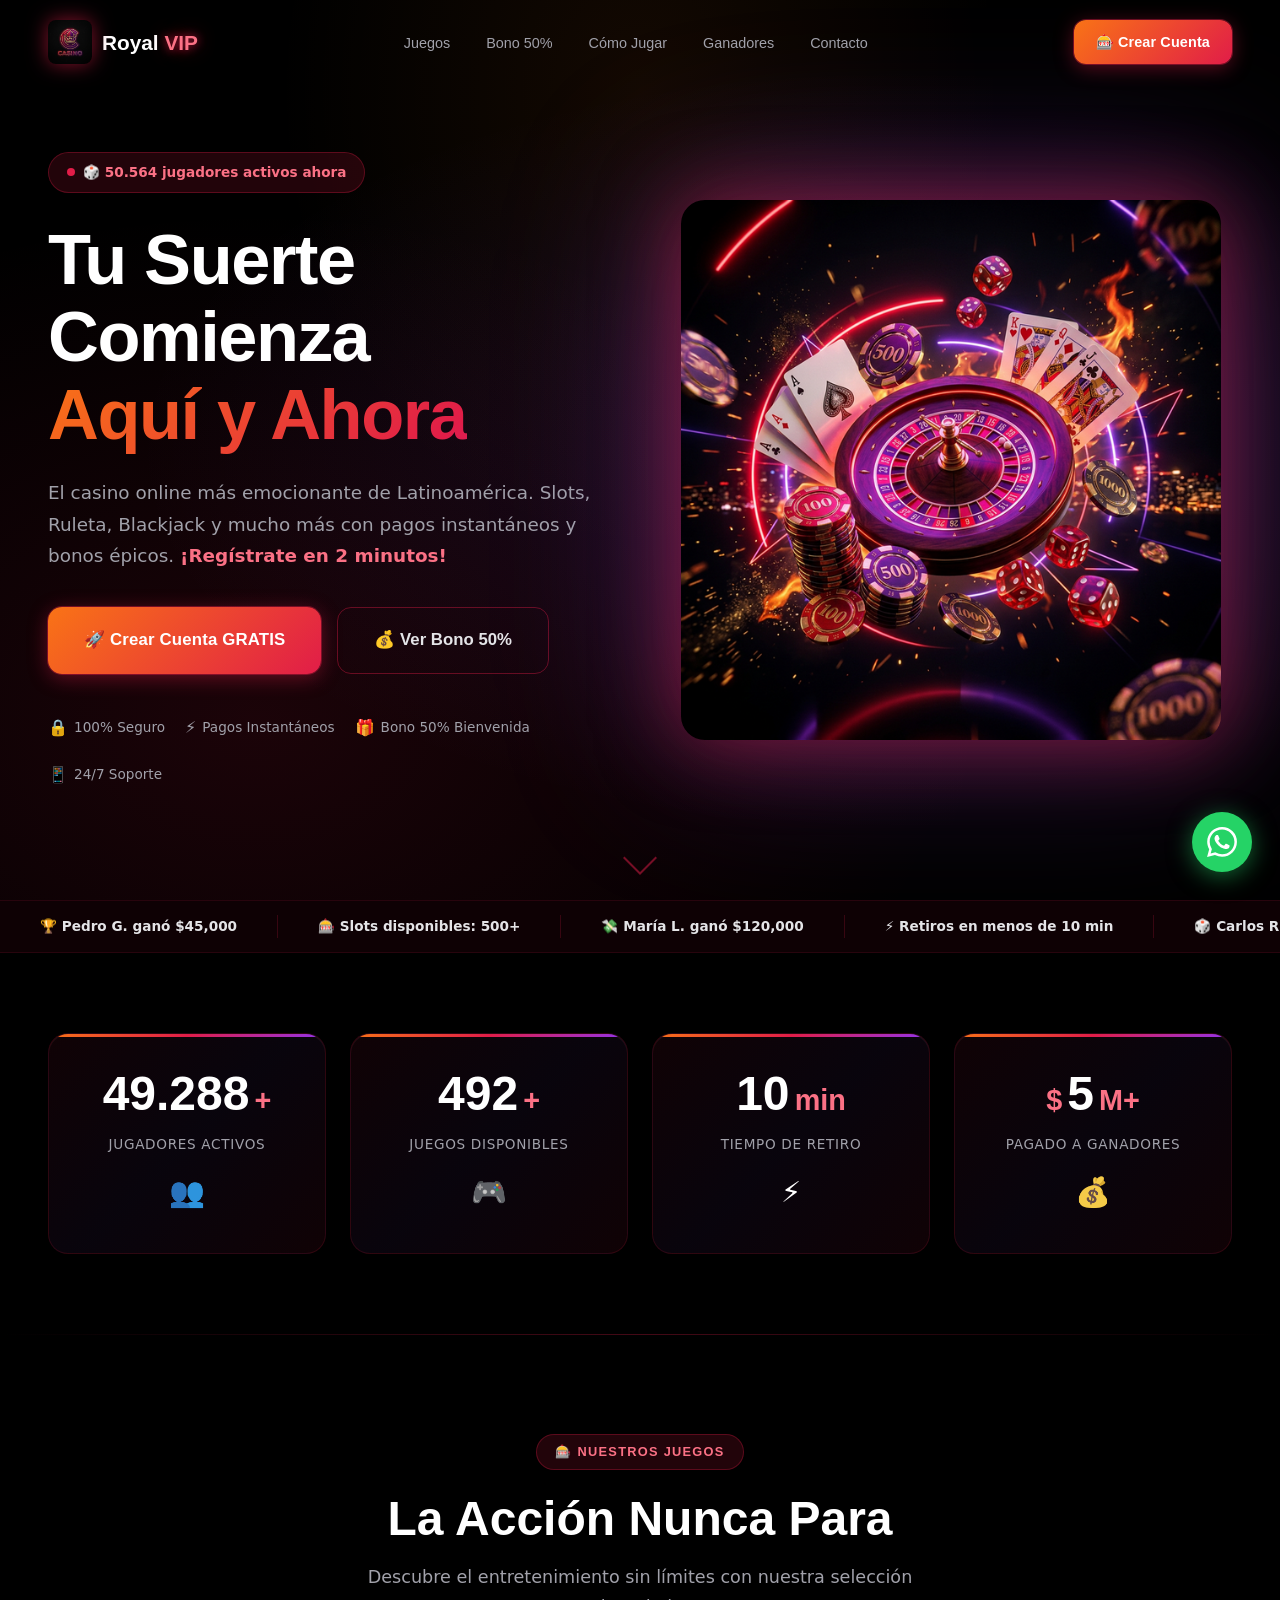
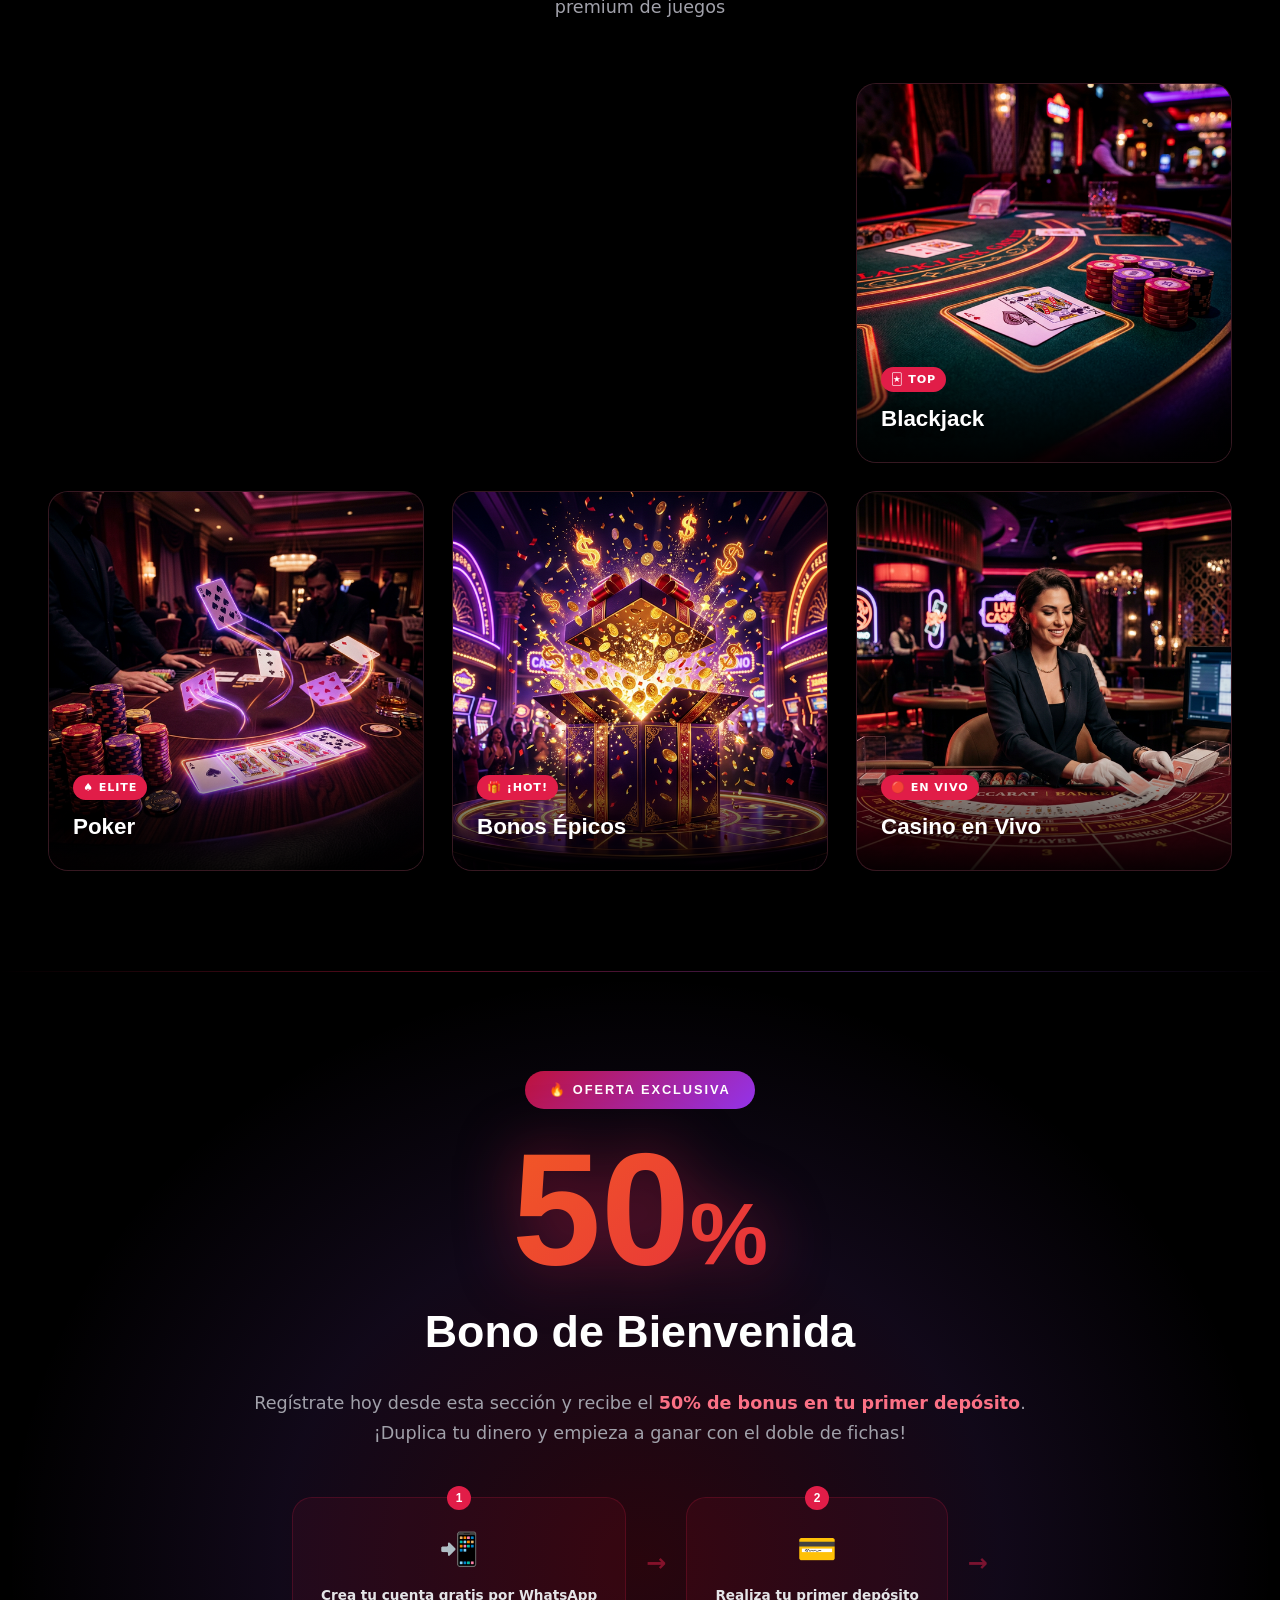
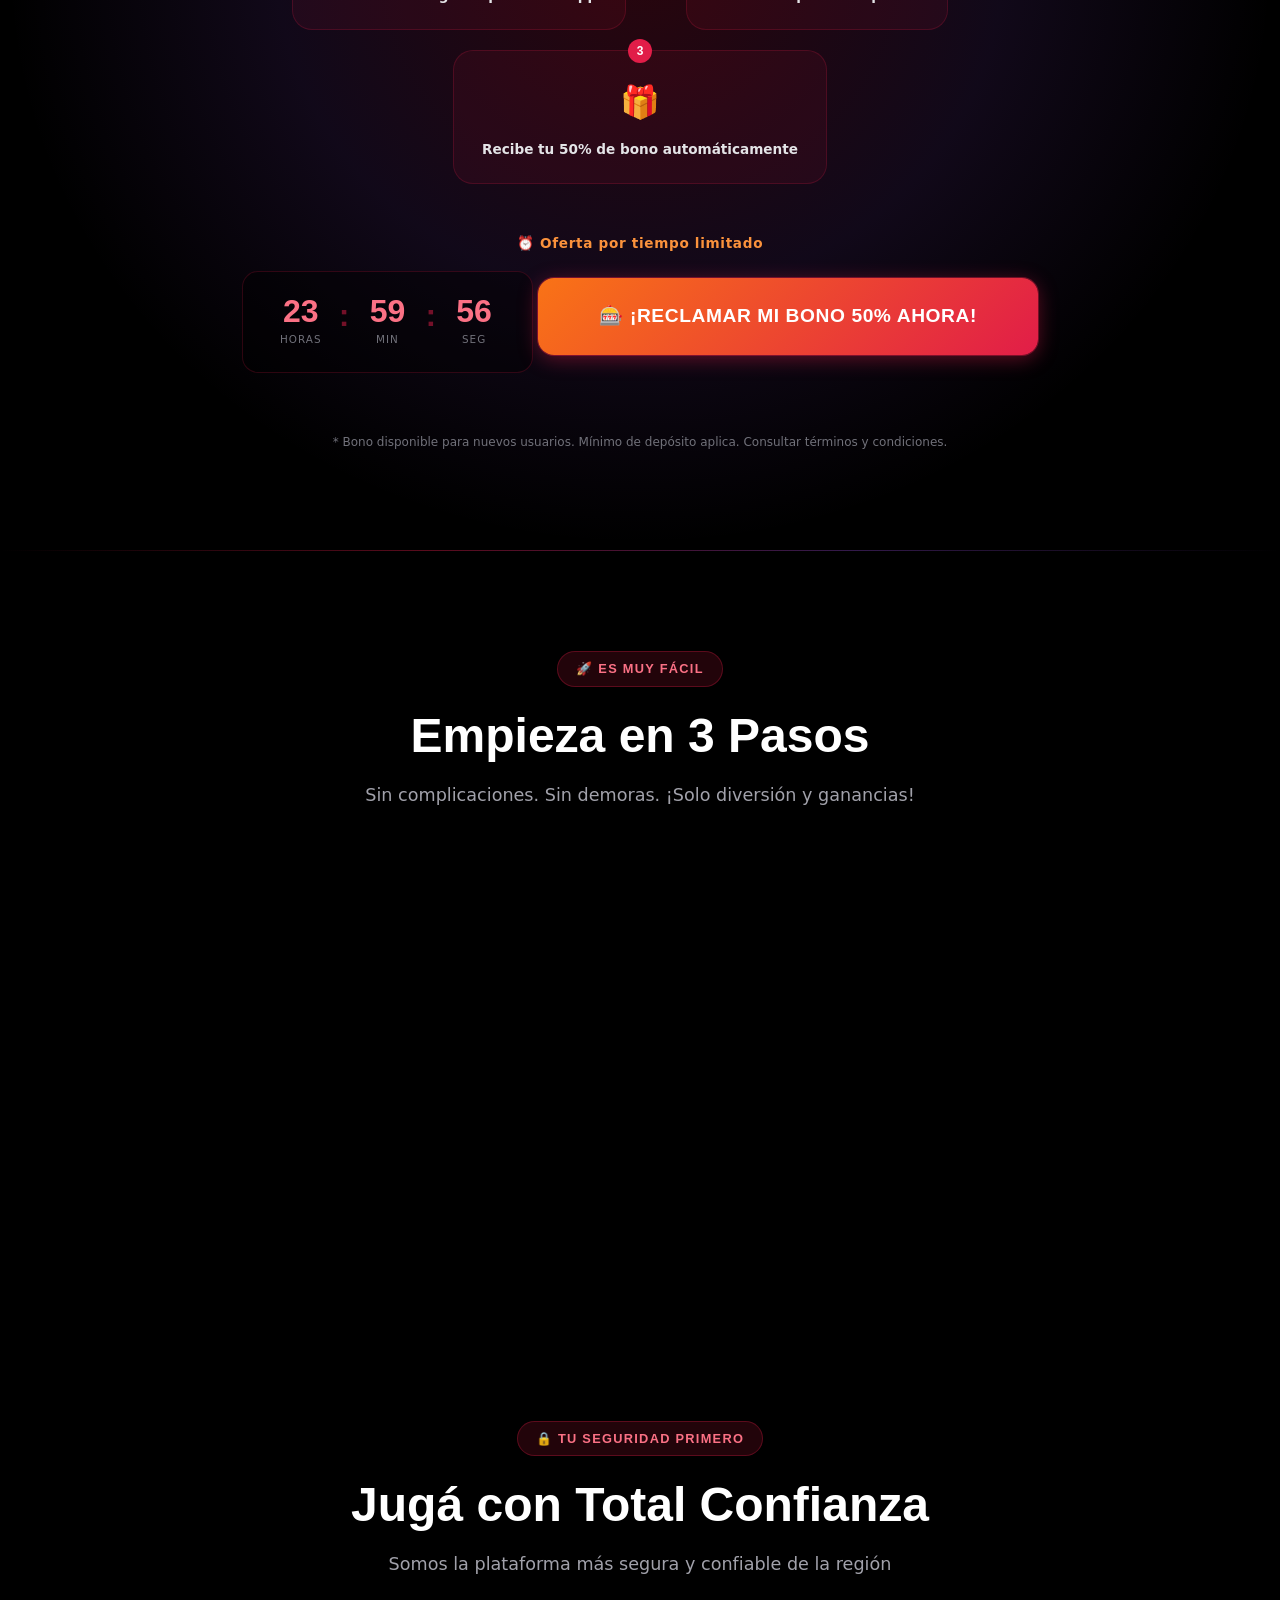
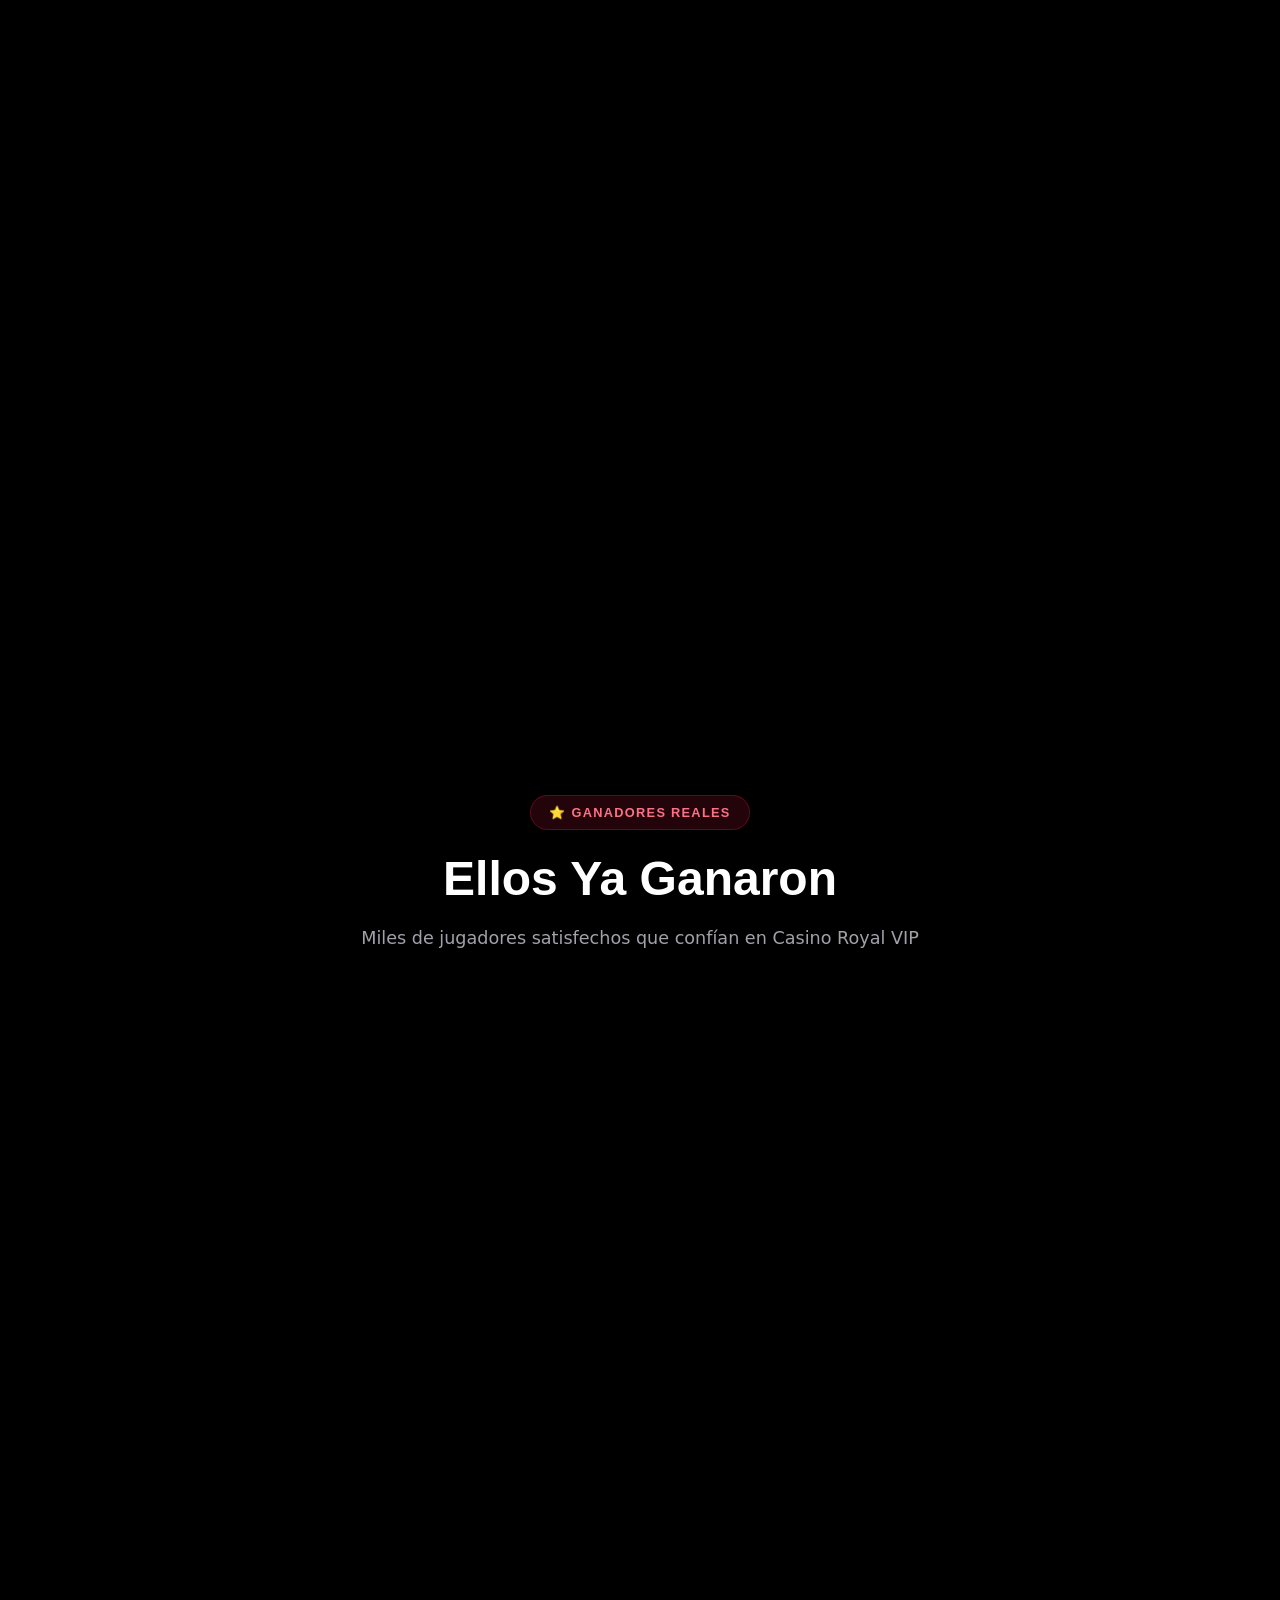
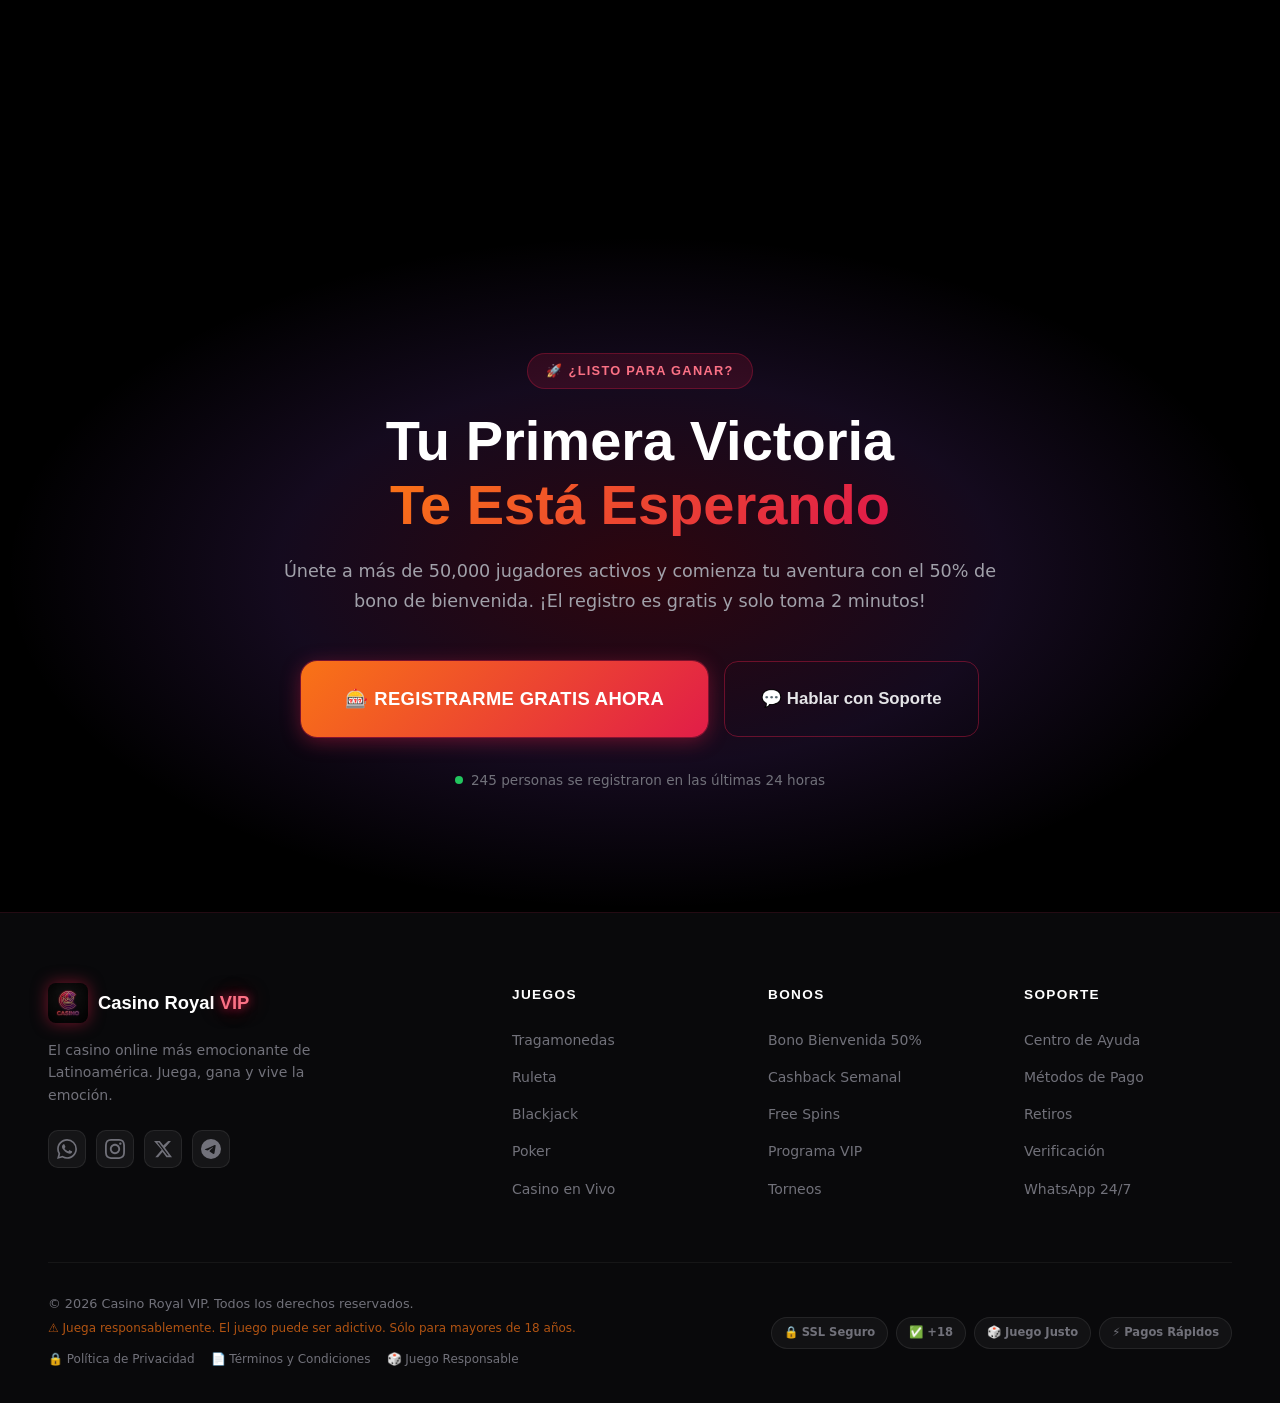
==== index.html @ 606c31c3 "Initial commit" ====
<!DOCTYPE html>
<html lang="es">
<head>
    <meta charset="UTF-8">
    <meta name="viewport" content="width=device-width, initial-scale=1.0">

    <!-- ===== SECURITY HEADERS (browser-enforced) ===== -->
    <!-- CSP: controls which resources the browser may load -->
    <meta http-equiv="Content-Security-Policy"
          content="default-src 'self';
                   script-src 'self' 'unsafe-inline';
                   style-src 'self' 'unsafe-inline' https://fonts.googleapis.com;
                   font-src 'self' https://fonts.gstatic.com;
                   img-src 'self' data: blob:;
                   connect-src 'self';
                   object-src 'none';
                   base-uri 'self';
                   form-action 'self' https://wa.me;
                   frame-ancestors 'none';">
    <!-- Prevent MIME sniffing attacks -->
    <meta http-equiv="X-Content-Type-Options" content="nosniff">
    <!-- Block this page from being embedded in iframes (clickjacking) -->
    <meta http-equiv="X-Frame-Options" content="DENY">
    <!-- Legacy XSS filter for older browsers -->
    <meta http-equiv="X-XSS-Protection" content="1; mode=block">
    <!-- Control referrer information sent to external sites -->
    <meta name="referrer" content="strict-origin-when-cross-origin">
    <!-- Disable sensitive browser APIs that could be abused -->
    <meta http-equiv="Permissions-Policy"
          content="geolocation=(), microphone=(), camera=(), payment=(), usb=(), interest-cohort=()">
    <!-- ===== END SECURITY HEADERS ===== -->
    <meta name="description" content="Casino Royal VIP - El casino online más emocionante. Regístrate ahora y obtén un 50% de bono en tu primer depósito. Slots, Ruleta, Blackjack, Poker y más.">
    <meta name="keywords" content="casino online, casino virtual, slots, ruleta, blackjack, poker, bono casino, apuestas online">
    <title>Casino Royal VIP - Juega, Gana, Vive la Emoción</title>

    <!-- Google Fonts -->
    <link rel="preconnect" href="https://fonts.googleapis.com">
    <link rel="preconnect" href="https://fonts.gstatic.com" crossorigin>
    <link href="https://fonts.googleapis.com/css2?family=Plus+Jakarta+Sans:wght@400;500;600;700;800&family=Inter:wght@400;500;600&display=swap" rel="stylesheet">

    <link rel="stylesheet" href="styles.css">
</head>
<body>

    <!-- PARTICLES CONTAINER -->
    <div id="particles-container" class="particles-container"></div>

    <!-- ===== NAVBAR ===== -->
    <nav class="navbar" id="navbar">
        <div class="container">
            <div class="nav-brand">
                <img src="images/logo.png" alt="Casino Royal VIP" class="nav-logo">
                <span class="nav-brand-name">Royal <span class="glow-text">VIP</span></span>
            </div>
            <ul class="nav-links" id="nav-links">
                <li><a href="#juegos" class="nav-link">Juegos</a></li>
                <li><a href="#bono" class="nav-link">Bono 50%</a></li>
                <li><a href="#como-jugar" class="nav-link">Cómo Jugar</a></li>
                <li><a href="#testimonios" class="nav-link">Ganadores</a></li>
                <li><a href="#contacto" class="nav-link">Contacto</a></li>
            </ul>
            <div class="nav-actions">
                <a href="https://wa.me/1234567890?text=Hola!%20Quiero%20registrarme%20en%20Casino%20Royal%20VIP" target="_blank" class="btn-primary btn-nav">
                    🎰 Crear Cuenta
                </a>
                <button class="mobile-menu-toggle" id="mobile-menu-toggle" aria-label="Menú">
                    <span></span><span></span><span></span>
                </button>
            </div>
        </div>
    </nav>

    <!-- ===== HERO SECTION ===== -->
    <section class="hero" id="inicio">
        <div class="hero-bg-gradient"></div>
        <div class="container hero-content">
            <div class="hero-text">
                <div class="hero-badge animate-fade-up">
                    <span class="badge-pulse"></span>
                    🎲 +50,000 jugadores activos hoy
                </div>
                <h1 class="hero-title animate-fade-up delay-1">
                    Tu Suerte Comienza<br>
                    <span class="gradient-text">Aquí y Ahora</span>
                </h1>
                <p class="hero-subtitle animate-fade-up delay-2">
                    El casino online más emocionante de Latinoamérica. Slots, Ruleta, Blackjack y mucho más con pagos instantáneos y bonos épicos. <strong>¡Regístrate en 2 minutos!</strong>
                </p>
                <div class="hero-ctas animate-fade-up delay-3">
                    <a href="https://wa.me/1234567890?text=Hola!%20Quiero%20registrarme%20y%20obtener%20mi%20bono%20del%2050%25" target="_blank" class="btn-primary btn-large pulse-glow">
                        🚀 Crear Cuenta GRATIS
                    </a>
                    <a href="https://wa.me/1234567890?text=Hola!%20Quiero%20saber%20m%C3%A1s%20sobre%20el%20bono%20del%2050%25" target="_blank" class="btn-outline btn-large">
                        💰 Ver Bono 50%
                    </a>
                </div>
                <div class="hero-trust animate-fade-up delay-4">
                    <div class="trust-item">
                        <span class="trust-icon">🔒</span>
                        <span>100% Seguro</span>
                    </div>
                    <div class="trust-item">
                        <span class="trust-icon">⚡</span>
                        <span>Pagos Instantáneos</span>
                    </div>
                    <div class="trust-item">
                        <span class="trust-icon">🎁</span>
                        <span>Bono 50% Bienvenida</span>
                    </div>
                    <div class="trust-item">
                        <span class="trust-icon">📱</span>
                        <span>24/7 Soporte</span>
                    </div>
                </div>
            </div>
            <div class="hero-visual animate-float">
                <div class="hero-glow-ring"></div>
                <img src="images/hero_visual.png" alt="Casino Royal VIP - Juegos Premium" class="hero-img">
            </div>
        </div>
        <!-- Scroll indicator -->
        <div class="scroll-hint">
            <div class="scroll-arrow"></div>
        </div>
    </section>

    <!-- ===== SOCIAL PROOF TICKER ===== -->
    <section class="social-proof">
        <div class="ticker-wrapper">
            <div class="ticker-track">
                <span class="ticker-item">🏆 Pedro G. ganó $45,000</span>
                <span class="ticker-item">🎰 Slots disponibles: 500+</span>
                <span class="ticker-item">💸 María L. ganó $120,000</span>
                <span class="ticker-item">⚡ Retiros en menos de 10 min</span>
                <span class="ticker-item">🎲 Carlos R. ganó $78,000</span>
                <span class="ticker-item">🔒 Plataforma 100% certificada</span>
                <span class="ticker-item">🎁 Bono 50% para nuevos usuarios</span>
                <span class="ticker-item">🏆 Ana M. ganó $200,000</span>
                <span class="ticker-item">🎰 Slots disponibles: 500+</span>
                <span class="ticker-item">💸 Roberto K. ganó $55,000</span>
                <span class="ticker-item">⚡ Retiros en menos de 10 min</span>
                <span class="ticker-item">🎲 Laura V. ganó $92,000</span>
                <span class="ticker-item">🔒 Plataforma 100% certificada</span>
                <span class="ticker-item">🎁 Bono 50% para nuevos usuarios</span>
                <!-- Duplicate for seamless loop -->
                <span class="ticker-item">🏆 Pedro G. ganó $45,000</span>
                <span class="ticker-item">🎰 Slots disponibles: 500+</span>
                <span class="ticker-item">💸 María L. ganó $120,000</span>
                <span class="ticker-item">⚡ Retiros en menos de 10 min</span>
                <span class="ticker-item">🎲 Carlos R. ganó $78,000</span>
                <span class="ticker-item">🔒 Plataforma 100% certificada</span>
                <span class="ticker-item">🎁 Bono 50% para nuevos usuarios</span>
            </div>
        </div>
    </section>

    <!-- ===== STATS SECTION ===== -->
    <section class="stats-section">
        <div class="container">
            <div class="stats-grid">
                <div class="stat-card glass-card reveal">
                    <div class="stat-number" data-target="50000">0</div>
                    <div class="stat-plus">+</div>
                    <div class="stat-label">Jugadores Activos</div>
                    <div class="stat-icon">👥</div>
                </div>
                <div class="stat-card glass-card reveal">
                    <div class="stat-number" data-target="500">0</div>
                    <div class="stat-plus">+</div>
                    <div class="stat-label">Juegos Disponibles</div>
                    <div class="stat-icon">🎮</div>
                </div>
                <div class="stat-card glass-card reveal">
                    <div class="stat-number" data-target="10">0</div>
                    <div class="stat-suffix">min</div>
                    <div class="stat-label">Tiempo de Retiro</div>
                    <div class="stat-icon">⚡</div>
                </div>
                <div class="stat-card glass-card reveal">
                    <div class="stat-prefix">$</div>
                    <div class="stat-number" data-target="5">0</div>
                    <div class="stat-suffix">M+</div>
                    <div class="stat-label">Pagado a Ganadores</div>
                    <div class="stat-icon">💰</div>
                </div>
            </div>
        </div>
    </section>

    <!-- ===== JUEGOS / SERVICIOS SECTION ===== -->
    <section class="juegos-section" id="juegos">
        <div class="container">
            <div class="section-header reveal">
                <div class="section-badge">🎰 Nuestros Juegos</div>
                <h2 class="section-title">La Acción Nunca Para</h2>
                <p class="section-subtitle">Descubre el entretenimiento sin límites con nuestra selección premium de juegos</p>
            </div>

            <div class="services-grid">

                <!-- Card 1: Slots -->
                <div class="service-card-flip reveal">
                    <div class="service-card-inner">
                        <div class="service-card-front">
                            <img src="images/service_1.png" alt="Tragamonedas - Slots" class="service-image">
                            <div class="service-overlay">
                                <div class="service-badge-front">🎰 POPULAR</div>
                                <h3 class="service-title-front">Tragamonedas</h3>
                            </div>
                        </div>
                        <div class="service-card-back glass-card">
                            <div class="service-icon-back">🎰</div>
                            <h3 class="service-title-back">Tragamonedas</h3>
                            <p class="service-description">Más de 300 slots con jackpots progresivos. Desde clásicos hasta modernos con gráficos HD y efectos épicos.</p>
                            <div class="service-features">
                                <span class="feature-tag">Jackpot Progresivo</span>
                                <span class="feature-tag">300+ Slots</span>
                                <span class="feature-tag">Free Spins</span>
                            </div>
                            <a href="https://wa.me/1234567890?text=Quiero%20jugar%20Tragamonedas%20en%20Casino%20Royal%20VIP" target="_blank" class="btn-primary btn-card">Jugar Ahora →</a>
                        </div>
                    </div>
                </div>

                <!-- Card 2: Ruleta -->
                <div class="service-card-flip reveal">
                    <div class="service-card-inner">
                        <div class="service-card-front">
                            <img src="images/service_2.png" alt="Ruleta Online" class="service-image">
                            <div class="service-overlay">
                                <div class="service-badge-front">🎡 CLÁSICO</div>
                                <h3 class="service-title-front">Ruleta</h3>
                            </div>
                        </div>
                        <div class="service-card-back glass-card">
                            <div class="service-icon-back">🎡</div>
                            <h3 class="service-title-back">Ruleta</h3>
                            <p class="service-description">Europea, Americana y Francesa. Vive la adrenalina de la rueda en tiempo real con crupieres en vivo.</p>
                            <div class="service-features">
                                <span class="feature-tag">Europea</span>
                                <span class="feature-tag">Americana</span>
                                <span class="feature-tag">En Vivo</span>
                            </div>
                            <a href="https://wa.me/1234567890?text=Quiero%20jugar%20Ruleta%20en%20Casino%20Royal%20VIP" target="_blank" class="btn-primary btn-card">Jugar Ahora →</a>
                        </div>
                    </div>
                </div>

                <!-- Card 3: Blackjack -->
                <div class="service-card-flip reveal">
                    <div class="service-card-inner">
                        <div class="service-card-front">
                            <img src="images/service_3.png" alt="Blackjack Online" class="service-image">
                            <div class="service-overlay">
                                <div class="service-badge-front">🃏 TOP</div>
                                <h3 class="service-title-front">Blackjack</h3>
                            </div>
                        </div>
                        <div class="service-card-back glass-card">
                            <div class="service-icon-back">🃏</div>
                            <h3 class="service-title-back">Blackjack</h3>
                            <p class="service-description">El juego de cartas más estratégico. Pon a prueba tus habilidades contra el dealer y llega a 21 para ganar.</p>
                            <div class="service-features">
                                <span class="feature-tag">Sin Límites</span>
                                <span class="feature-tag">Estrategia</span>
                                <span class="feature-tag">VIP Tables</span>
                            </div>
                            <a href="https://wa.me/1234567890?text=Quiero%20jugar%20Blackjack%20en%20Casino%20Royal%20VIP" target="_blank" class="btn-primary btn-card">Jugar Ahora →</a>
                        </div>
                    </div>
                </div>

                <!-- Card 4: Poker -->
                <div class="service-card-flip reveal">
                    <div class="service-card-inner">
                        <div class="service-card-front">
                            <img src="images/service_4.png" alt="Poker Online" class="service-image">
                            <div class="service-overlay">
                                <div class="service-badge-front">♠️ ELITE</div>
                                <h3 class="service-title-front">Poker</h3>
                            </div>
                        </div>
                        <div class="service-card-back glass-card">
                            <div class="service-icon-back">♠️</div>
                            <h3 class="service-title-back">Poker</h3>
                            <p class="service-description">Texas Hold'em, Omaha y más variantes. Torneos diarios con premios millonarios. ¿Tienes lo que se necesita?</p>
                            <div class="service-features">
                                <span class="feature-tag">Texas Hold'em</span>
                                <span class="feature-tag">Torneos</span>
                                <span class="feature-tag">Omaha</span>
                            </div>
                            <a href="https://wa.me/1234567890?text=Quiero%20jugar%20Poker%20en%20Casino%20Royal%20VIP" target="_blank" class="btn-primary btn-card">Jugar Ahora →</a>
                        </div>
                    </div>
                </div>

                <!-- Card 5: Bonos -->
                <div class="service-card-flip reveal">
                    <div class="service-card-inner">
                        <div class="service-card-front">
                            <img src="images/service_5.png" alt="Bonos y Promociones" class="service-image">
                            <div class="service-overlay">
                                <div class="service-badge-front">🎁 ¡HOT!</div>
                                <h3 class="service-title-front">Bonos Épicos</h3>
                            </div>
                        </div>
                        <div class="service-card-back glass-card">
                            <div class="service-icon-back">🎁</div>
                            <h3 class="service-title-back">Bonos Épicos</h3>
                            <p class="service-description">50% en tu primer depósito, cashback semanal, free spins diarios y sorteos VIP exclusivos para miembros.</p>
                            <div class="service-features">
                                <span class="feature-tag">50% Bienvenida</span>
                                <span class="feature-tag">Cashback</span>
                                <span class="feature-tag">Free Spins</span>
                            </div>
                            <a href="https://wa.me/1234567890?text=Quiero%20reclamar%20mi%20bono%20del%2050%25%20en%20Casino%20Royal%20VIP" target="_blank" class="btn-primary btn-card">Reclamar Bono →</a>
                        </div>
                    </div>
                </div>

                <!-- Card 6: Live Casino -->
                <div class="service-card-flip reveal">
                    <div class="service-card-inner">
                        <div class="service-card-front">
                            <img src="images/service_6.png" alt="Casino en Vivo" class="service-image">
                            <div class="service-overlay">
                                <div class="service-badge-front">🔴 EN VIVO</div>
                                <h3 class="service-title-front">Casino en Vivo</h3>
                            </div>
                        </div>
                        <div class="service-card-back glass-card">
                            <div class="service-icon-back">🎬</div>
                            <h3 class="service-title-back">Casino en Vivo</h3>
                            <p class="service-description">Crupieres reales en HD 4K desde estudios premium. La experiencia de un casino real desde tu celular.</p>
                            <div class="service-features">
                                <span class="feature-tag">4K HD</span>
                                <span class="feature-tag">Crúpieres Reales</span>
                                <span class="feature-tag">24/7</span>
                            </div>
                            <a href="https://wa.me/1234567890?text=Quiero%20entrar%20al%20Casino%20en%20Vivo%20de%20Royal%20VIP" target="_blank" class="btn-primary btn-card">Entrar Ahora →</a>
                        </div>
                    </div>
                </div>

            </div>
        </div>
    </section>

    <!-- ===== BONO 50% SECTION ===== -->
    <section class="bono-section" id="bono">
        <div class="bono-bg-glow"></div>
        <div class="container">
            <div class="bono-wrapper reveal">
                <div class="bono-badge-big">🔥 OFERTA EXCLUSIVA</div>
                <div class="bono-percent">50<span>%</span></div>
                <h2 class="bono-title">Bono de Bienvenida</h2>
                <p class="bono-subtitle">
                    Regístrate hoy desde esta sección y recibe el <strong>50% de bonus en tu primer depósito</strong>.<br>
                    ¡Duplica tu dinero y empieza a ganar con el doble de fichas!
                </p>

                <div class="bono-steps">
                    <div class="bono-step">
                        <div class="bono-step-number">1</div>
                        <div class="bono-step-icon">📲</div>
                        <div class="bono-step-text">Crea tu cuenta gratis por WhatsApp</div>
                    </div>
                    <div class="bono-step-arrow">→</div>
                    <div class="bono-step">
                        <div class="bono-step-number">2</div>
                        <div class="bono-step-icon">💳</div>
                        <div class="bono-step-text">Realiza tu primer depósito</div>
                    </div>
                    <div class="bono-step-arrow">→</div>
                    <div class="bono-step">
                        <div class="bono-step-number">3</div>
                        <div class="bono-step-icon">🎁</div>
                        <div class="bono-step-text">Recibe tu 50% de bono automáticamente</div>
                    </div>
                </div>

                <div class="bono-timer-label">⏰ Oferta por tiempo limitado</div>
                <div class="bono-timer" id="bono-timer">
                    <div class="timer-unit">
                        <span id="timer-hours" class="timer-number">23</span>
                        <span class="timer-label">Horas</span>
                    </div>
                    <div class="timer-colon">:</div>
                    <div class="timer-unit">
                        <span id="timer-minutes" class="timer-number">59</span>
                        <span class="timer-label">Min</span>
                    </div>
                    <div class="timer-colon">:</div>
                    <div class="timer-unit">
                        <span id="timer-seconds" class="timer-number">59</span>
                        <span class="timer-label">Seg</span>
                    </div>
                </div>

                <a href="https://wa.me/1234567890?text=Hola!%20Vengo%20desde%20la%20p%C3%A1gina%20y%20quiero%20reclamar%20mi%20BONO%20DEL%2050%25%20de%20bienvenida" target="_blank" class="btn-primary btn-bono pulse-glow">
                    🎰 ¡RECLAMAR MI BONO 50% AHORA!
                </a>

                <div class="bono-conditions">
                    * Bono disponible para nuevos usuarios. Mínimo de depósito aplica. Consultar términos y condiciones.
                </div>
            </div>
        </div>
    </section>

    <!-- ===== CÓMO JUGAR ===== -->
    <section class="como-jugar-section" id="como-jugar">
        <div class="container">
            <div class="section-header reveal">
                <div class="section-badge">🚀 Es Muy Fácil</div>
                <h2 class="section-title">Empieza en 3 Pasos</h2>
                <p class="section-subtitle">Sin complicaciones. Sin demoras. ¡Solo diversión y ganancias!</p>
            </div>
            <div class="steps-grid">
                <div class="step-card glass-card reveal">
                    <div class="step-number">01</div>
                    <div class="step-emoji">📲</div>
                    <h3 class="step-title">Crea tu Cuenta</h3>
                    <p class="step-desc">Contáctanos por WhatsApp, te registramos en 2 minutos. Sin formularios complicados, sin esperas.</p>
                    <a href="https://wa.me/1234567890?text=Hola!%20Quiero%20crear%20mi%20cuenta%20en%20Casino%20Royal%20VIP" target="_blank" class="step-cta">Comenzar →</a>
                </div>
                <div class="step-card glass-card reveal">
                    <div class="step-number">02</div>
                    <div class="step-emoji">💰</div>
                    <h3 class="step-title">Deposita y Recibe tu Bono</h3>
                    <p class="step-desc">Realiza tu primer depósito y recibe automáticamente el 50% de bono. ¡Más dinero, más diversión!</p>
                    <a href="https://wa.me/1234567890?text=Hola!%20Quiero%20hacer%20mi%20dep%C3%B3sito%20y%20recibir%20el%20bono" target="_blank" class="step-cta">Depositar →</a>
                </div>
                <div class="step-card glass-card reveal">
                    <div class="step-number">03</div>
                    <div class="step-emoji">🏆</div>
                    <h3 class="step-title">Juega y Cobra</h3>
                    <p class="step-desc">Elige tu juego favorito, gana y retira en menos de 10 minutos. ¡Así de simple y así de emocionante!</p>
                    <a href="https://wa.me/1234567890?text=Hola!%20Quiero%20empezar%20a%20jugar%20en%20Casino%20Royal%20VIP" target="_blank" class="step-cta">Jugar →</a>
                </div>
            </div>
        </div>
    </section>

    <!-- ===== CONFIANZA / TRUST SECTION ===== -->
    <section class="trust-section">
        <div class="container">
            <div class="section-header reveal">
                <div class="section-badge">🔒 Tu Seguridad Primero</div>
                <h2 class="section-title">Jugá con Total Confianza</h2>
                <p class="section-subtitle">Somos la plataforma más segura y confiable de la región</p>
            </div>
            <div class="trust-grid">
                <div class="trust-card glass-card reveal">
                    <div class="trust-card-icon">🛡️</div>
                    <h3>Plataforma Certificada</h3>
                    <p>Operamos con certificados de seguridad SSL y cumplimos con todas las normativas internacionales de juego online.</p>
                </div>
                <div class="trust-card glass-card reveal">
                    <div class="trust-card-icon">⚡</div>
                    <h3>Pagos Instantáneos</h3>
                    <p>Retirá tus ganancias en menos de 10 minutos. Múltiples métodos de pago disponibles para tu comodidad.</p>
                </div>
                <div class="trust-card glass-card reveal">
                    <div class="trust-card-icon">🎰</div>
                    <h3>Juego Justo</h3>
                    <p>Nuestros juegos utilizan RNG (Generador de Números Aleatorios) certificado. Resultados 100% aleatorios y verificables.</p>
                </div>
                <div class="trust-card glass-card reveal">
                    <div class="trust-card-icon">📞</div>
                    <h3>Soporte 24/7</h3>
                    <p>Nuestro equipo de atención al cliente está disponible las 24 horas del día, los 7 días de la semana por WhatsApp.</p>
                </div>
                <div class="trust-card glass-card reveal">
                    <div class="trust-card-icon">🔒</div>
                    <h3>Datos Protegidos</h3>
                    <p>Tu información personal y financiera está protegida con encriptación de nivel bancario. Privacidad garantizada.</p>
                </div>
                <div class="trust-card glass-card reveal">
                    <div class="trust-card-icon">🎁</div>
                    <h3>Bonos Reales</h3>
                    <p>Sin trampas ni letras pequeñas. Nuestros bonos son claros y transparentes con condiciones simples de cumplir.</p>
                </div>
            </div>
        </div>
    </section>

    <!-- ===== TESTIMONIOS ===== -->
    <section class="testimonios-section" id="testimonios">
        <div class="container">
            <div class="section-header reveal">
                <div class="section-badge">⭐ Ganadores Reales</div>
                <h2 class="section-title">Ellos Ya Ganaron</h2>
                <p class="section-subtitle">Miles de jugadores satisfechos que confían en Casino Royal VIP</p>
            </div>
            <div class="testimonios-grid">

                <div class="testimonio-card glass-card reveal">
                    <div class="stars">⭐⭐⭐⭐⭐</div>
                    <div class="quote-icon">"</div>
                    <p class="testimonio-text">¡Increíble plataforma! Me registré, hice mi primer depósito y con el bono del 50% empecé con el doble. Gané $45,000 en mi primera semana jugando al Poker.</p>
                    <div class="testimonio-author">
                        <div class="author-avatar">P</div>
                        <div class="author-info">
                            <div class="author-name">Pedro González</div>
                            <div class="author-role">🏆 Ganó $45,000 · Poker</div>
                        </div>
                    </div>
                </div>

                <div class="testimonio-card glass-card reveal">
                    <div class="stars">⭐⭐⭐⭐⭐</div>
                    <div class="quote-icon">"</div>
                    <p class="testimonio-text">Los pagos son rapidísimos. Lo que más me gusta es que siempre me atienden por WhatsApp al instante. Me pegué el jackpot en la ruleta y cobré en 8 minutos.</p>
                    <div class="testimonio-author">
                        <div class="author-avatar">M</div>
                        <div class="author-info">
                            <div class="author-name">María López</div>
                            <div class="author-role">🎡 Ganó $120,000 · Ruleta</div>
                        </div>
                    </div>
                </div>

                <div class="testimonio-card glass-card reveal">
                    <div class="stars">⭐⭐⭐⭐⭐</div>
                    <div class="quote-icon">"</div>
                    <p class="testimonio-text">Llevaba tiempo buscando un casino serio. Royal VIP cumple todo lo que promete. Gané en los slots y cobré sin ningún problema. 100% recomendado.</p>
                    <div class="testimonio-author">
                        <div class="author-avatar">C</div>
                        <div class="author-info">
                            <div class="author-name">Carlos Ramírez</div>
                            <div class="author-role">🎰 Ganó $78,000 · Slots</div>
                        </div>
                    </div>
                </div>

                <div class="testimonio-card glass-card reveal">
                    <div class="stars">⭐⭐⭐⭐⭐</div>
                    <div class="quote-icon">"</div>
                    <p class="testimonio-text">Las mesas de Blackjack en vivo son una locura. Los crupieres son muy profesionales y la calidad de video es excelente. Mi casino favorito sin dudarlo.</p>
                    <div class="testimonio-author">
                        <div class="author-avatar">A</div>
                        <div class="author-info">
                            <div class="author-name">Ana Martínez</div>
                            <div class="author-role">🃏 Ganó $200,000 · Blackjack</div>
                        </div>
                    </div>
                </div>

                <div class="testimonio-card glass-card reveal">
                    <div class="stars">⭐⭐⭐⭐⭐</div>
                    <div class="quote-icon">"</div>
                    <p class="testimonio-text">El bono de bienvenida del 50% fue genial para arrancar. Puse $5,000 y me acreditaron $7,500. Con ese extra logré ganar mucho más. Súper recomendado.</p>
                    <div class="testimonio-author">
                        <div class="author-avatar">R</div>
                        <div class="author-info">
                            <div class="author-name">Roberto Kessler</div>
                            <div class="author-role">🎁 Bono 50% · Ganó $55,000</div>
                        </div>
                    </div>
                </div>

                <div class="testimonio-card glass-card reveal">
                    <div class="stars">⭐⭐⭐⭐⭐</div>
                    <div class="quote-icon">"</div>
                    <p class="testimonio-text">Pensé que era difícil abrir una cuenta, pero me contacté por WhatsApp y en 2 minutos ya estaba jugando. La plataforma es muy intuitiva y segura.</p>
                    <div class="testimonio-author">
                        <div class="author-avatar">L</div>
                        <div class="author-info">
                            <div class="author-name">Laura Vidal</div>
                            <div class="author-role">🎮 Ganó $92,000 · Poker</div>
                        </div>
                    </div>
                </div>

            </div>
        </div>
    </section>

    <!-- ===== CTA FINAL ===== -->
    <section class="final-cta-section">
        <div class="final-cta-bg"></div>
        <div class="container">
            <div class="final-cta-content reveal">
                <div class="section-badge">🚀 ¿Listo para Ganar?</div>
                <h2 class="final-cta-title">Tu Primera Victoria<br><span class="gradient-text">Te Está Esperando</span></h2>
                <p class="final-cta-subtitle">Únete a más de 50,000 jugadores activos y comienza tu aventura con el 50% de bono de bienvenida. ¡El registro es gratis y solo toma 2 minutos!</p>
                <div class="final-cta-buttons">
                    <a href="https://wa.me/1234567890?text=Hola!%20Quiero%20registrarme%20en%20Casino%20Royal%20VIP%20y%20comenzar%20a%20ganar" target="_blank" class="btn-primary btn-large btn-xl pulse-glow">
                        🎰 REGISTRARME GRATIS AHORA
                    </a>
                    <a href="https://wa.me/1234567890?text=Hola!%20Tengo%20una%20consulta%20sobre%20Casino%20Royal%20VIP" target="_blank" class="btn-outline btn-large">
                        💬 Hablar con Soporte
                    </a>
                </div>
                <div class="final-urgency">
                    <span class="urgency-dot"></span>
                    <span>245 personas se registraron en las últimas 24 horas</span>
                </div>
            </div>
        </div>
    </section>

    <!-- ===== FOOTER ===== -->
    <footer class="footer" id="contacto">
        <div class="container">
            <div class="footer-top">
                <div class="footer-brand">
                    <div class="footer-logo-wrapper">
                        <img src="images/logo.png" alt="Casino Royal VIP" class="footer-logo">
                        <span class="footer-brand-name">Casino Royal <span class="glow-text">VIP</span></span>
                    </div>
                    <p class="footer-tagline">El casino online más emocionante de Latinoamérica. Juega, gana y vive la emoción.</p>
                    <div class="footer-social">
                        <a href="https://wa.me/1234567890" target="_blank" class="social-btn whatsapp" title="WhatsApp">
                            <svg viewBox="0 0 24 24" fill="currentColor" width="20" height="20"><path d="M17.472 14.382c-.297-.149-1.758-.867-2.03-.967-.273-.099-.471-.148-.67.15-.197.297-.767.966-.94 1.164-.173.199-.347.223-.644.075-.297-.15-1.255-.463-2.39-1.475-.883-.788-1.48-1.761-1.653-2.059-.173-.297-.018-.458.13-.606.134-.133.298-.347.446-.52.149-.174.198-.298.298-.497.099-.198.05-.371-.025-.52-.075-.149-.669-1.612-.916-2.207-.242-.579-.487-.5-.669-.51-.173-.008-.371-.01-.57-.01-.198 0-.52.074-.792.372-.272.297-1.04 1.016-1.04 2.479 0 1.462 1.065 2.875 1.213 3.074.149.198 2.096 3.2 5.077 4.487.709.306 1.262.489 1.694.625.712.227 1.36.195 1.871.118.571-.085 1.758-.719 2.006-1.413.248-.694.248-1.289.173-1.413-.074-.124-.272-.198-.57-.347m-5.421 7.403h-.004a9.87 9.87 0 01-5.031-1.378l-.361-.214-3.741.982.998-3.648-.235-.374a9.86 9.86 0 01-1.51-5.26c.001-5.45 4.436-9.884 9.888-9.884 2.64 0 5.122 1.03 6.988 2.898a9.825 9.825 0 012.893 6.994c-.003 5.45-4.437 9.884-9.885 9.884m8.413-18.297A11.815 11.815 0 0012.05 0C5.495 0 .16 5.335.157 11.892c0 2.096.547 4.142 1.588 5.945L.057 24l6.305-1.654a11.882 11.882 0 005.683 1.448h.005c6.554 0 11.89-5.335 11.893-11.893a11.821 11.821 0 00-3.48-8.413z"/></svg>
                        </a>
                        <a href="#" class="social-btn instagram" title="Instagram">
                            <svg viewBox="0 0 24 24" fill="currentColor" width="20" height="20"><path d="M12 2.163c3.204 0 3.584.012 4.85.07 3.252.148 4.771 1.691 4.919 4.919.058 1.265.069 1.645.069 4.849 0 3.205-.012 3.584-.069 4.849-.149 3.225-1.664 4.771-4.919 4.919-1.266.058-1.644.07-4.85.07-3.204 0-3.584-.012-4.849-.07-3.26-.149-4.771-1.699-4.919-4.92-.058-1.265-.07-1.644-.07-4.849 0-3.204.013-3.583.07-4.849.149-3.227 1.664-4.771 4.919-4.919 1.266-.057 1.645-.069 4.849-.069zm0-2.163c-3.259 0-3.667.014-4.947.072-4.358.2-6.78 2.618-6.98 6.98-.059 1.281-.073 1.689-.073 4.948 0 3.259.014 3.668.072 4.948.2 4.358 2.618 6.78 6.98 6.98 1.281.058 1.689.072 4.948.072 3.259 0 3.668-.014 4.948-.072 4.354-.2 6.782-2.618 6.979-6.98.059-1.28.073-1.689.073-4.948 0-3.259-.014-3.667-.072-4.947-.196-4.354-2.617-6.78-6.979-6.98-1.281-.059-1.69-.073-4.949-.073zm0 5.838c-3.403 0-6.162 2.759-6.162 6.162s2.759 6.163 6.162 6.163 6.162-2.759 6.162-6.163c0-3.403-2.759-6.162-6.162-6.162zm0 10.162c-2.209 0-4-1.79-4-4 0-2.209 1.791-4 4-4s4 1.791 4 4c0 2.21-1.791 4-4 4zm6.406-11.845c-.796 0-1.441.645-1.441 1.44s.645 1.44 1.441 1.44c.795 0 1.439-.645 1.439-1.44s-.644-1.44-1.439-1.44z"/></svg>
                        </a>
                        <a href="#" class="social-btn twitter" title="Twitter / X">
                            <svg viewBox="0 0 24 24" fill="currentColor" width="20" height="20"><path d="M18.244 2.25h3.308l-7.227 8.26 8.502 11.24H16.17l-4.714-6.231-5.401 6.231H2.742l7.722-8.836L1.245 2.25h6.916l4.263 5.633zm-1.161 17.52h1.833L7.084 4.126H5.117z"/></svg>
                        </a>
                        <a href="#" class="social-btn telegram" title="Telegram">
                            <svg viewBox="0 0 24 24" fill="currentColor" width="20" height="20"><path d="M11.944 0A12 12 0 0 0 0 12a12 12 0 0 0 12 12 12 12 0 0 0 12-12A12 12 0 0 0 12 0a12 12 0 0 0-.056 0zm4.962 7.224c.1-.002.321.023.465.14a.506.506 0 0 1 .171.325c.016.093.036.306.02.472-.18 1.898-.962 6.502-1.36 8.627-.168.9-.499 1.201-.82 1.23-.696.065-1.225-.46-1.9-.902-1.056-.693-1.653-1.124-2.678-1.8-1.185-.78-.417-1.21.258-1.91.177-.184 3.247-2.977 3.307-3.23.007-.032.014-.15-.056-.212s-.174-.041-.249-.024c-.106.024-1.793 1.14-5.061 3.345-.48.33-.913.49-1.302.48-.428-.008-1.252-.241-1.865-.44-.752-.245-1.349-.374-1.297-.789.027-.216.325-.437.893-.663 3.498-1.524 5.83-2.529 6.998-3.014 3.332-1.386 4.025-1.627 4.476-1.635z"/></svg>
                        </a>
                    </div>
                </div>

                <div class="footer-links-col">
                    <h4 class="footer-col-title">Juegos</h4>
                    <ul>
                        <li><a href="https://wa.me/1234567890?text=Quiero%20jugar%20Tragamonedas" target="_blank">Tragamonedas</a></li>
                        <li><a href="https://wa.me/1234567890?text=Quiero%20jugar%20Ruleta" target="_blank">Ruleta</a></li>
                        <li><a href="https://wa.me/1234567890?text=Quiero%20jugar%20Blackjack" target="_blank">Blackjack</a></li>
                        <li><a href="https://wa.me/1234567890?text=Quiero%20jugar%20Poker" target="_blank">Poker</a></li>
                        <li><a href="https://wa.me/1234567890?text=Quiero%20entrar%20al%20Casino%20en%20Vivo" target="_blank">Casino en Vivo</a></li>
                    </ul>
                </div>

                <div class="footer-links-col">
                    <h4 class="footer-col-title">Bonos</h4>
                    <ul>
                        <li><a href="https://wa.me/1234567890?text=Quiero%20el%20bono%20del%2050%25" target="_blank">Bono Bienvenida 50%</a></li>
                        <li><a href="https://wa.me/1234567890?text=Quiero%20saber%20sobre%20el%20cashback" target="_blank">Cashback Semanal</a></li>
                        <li><a href="https://wa.me/1234567890?text=Quiero%20mis%20free%20spins" target="_blank">Free Spins</a></li>
                        <li><a href="https://wa.me/1234567890?text=Quiero%20info%20sobre%20el%20programa%20VIP" target="_blank">Programa VIP</a></li>
                        <li><a href="https://wa.me/1234567890?text=Quiero%20info%20sobre%20torneos" target="_blank">Torneos</a></li>
                    </ul>
                </div>

                <div class="footer-links-col">
                    <h4 class="footer-col-title">Soporte</h4>
                    <ul>
                        <li><a href="https://wa.me/1234567890?text=Necesito%20ayuda" target="_blank">Centro de Ayuda</a></li>
                        <li><a href="https://wa.me/1234567890?text=Quiero%20info%20sobre%20dep%C3%B3sitos" target="_blank">Métodos de Pago</a></li>
                        <li><a href="https://wa.me/1234567890?text=Quiero%20info%20sobre%20retiros" target="_blank">Retiros</a></li>
                        <li><a href="https://wa.me/1234567890?text=Quiero%20verificar%20mi%20cuenta" target="_blank">Verificación</a></li>
                        <li><a href="https://wa.me/1234567890" target="_blank">WhatsApp 24/7</a></li>
                    </ul>
                </div>
            </div>

            <div class="footer-bottom">
                <div class="footer-legal">
                    <p>© 2026 Casino Royal VIP. Todos los derechos reservados.</p>
                    <p class="footer-disclaimer">⚠️ Juega responsablemente. El juego puede ser adictivo. Sólo para mayores de 18 años.</p>
                    <p style="margin-top:10px;font-size:0.75rem;display:flex;gap:16px;flex-wrap:wrap;">
                        <a href="privacy-policy.html" style="color:var(--text-quaternary);transition:color 0.2s;" onmouseover="this.style.color='var(--primary-400)'" onmouseout="this.style.color='var(--text-quaternary)'">🔒 Política de Privacidad</a>
                        <a href="https://wa.me/1234567890?text=Quiero%20info%20legal" target="_blank" rel="noopener" style="color:var(--text-quaternary);transition:color 0.2s;" onmouseover="this.style.color='var(--primary-400)'" onmouseout="this.style.color='var(--text-quaternary)'">📄 Términos y Condiciones</a>
                        <a href="https://wa.me/1234567890?text=Quiero%20info%20sobre%20juego%20responsable" target="_blank" rel="noopener" style="color:var(--text-quaternary);transition:color 0.2s;" onmouseover="this.style.color='var(--primary-400)'" onmouseout="this.style.color='var(--text-quaternary)'">🎲 Juego Responsable</a>
                    </p>
                </div>
                <div class="footer-badges">
                    <span class="footer-badge">🔒 SSL Seguro</span>
                    <span class="footer-badge">✅ +18</span>
                    <span class="footer-badge">🎲 Juego Justo</span>
                    <span class="footer-badge">⚡ Pagos Rápidos</span>
                </div>
            </div>
        </div>
    </footer>

    <!-- WhatsApp Float Button -->
    <a href="https://wa.me/1234567890?text=Hola!%20Necesito%20ayuda%20con%20Casino%20Royal%20VIP" target="_blank" class="whatsapp-float" id="whatsapp-float" title="Chatea con nosotros">
        <svg viewBox="0 0 24 24" fill="currentColor" width="30" height="30"><path d="M17.472 14.382c-.297-.149-1.758-.867-2.03-.967-.273-.099-.471-.148-.67.15-.197.297-.767.966-.94 1.164-.173.199-.347.223-.644.075-.297-.15-1.255-.463-2.39-1.475-.883-.788-1.48-1.761-1.653-2.059-.173-.297-.018-.458.13-.606.134-.133.298-.347.446-.52.149-.174.198-.298.298-.497.099-.198.05-.371-.025-.52-.075-.149-.669-1.612-.916-2.207-.242-.579-.487-.5-.669-.51-.173-.008-.371-.01-.57-.01-.198 0-.52.074-.792.372-.272.297-1.04 1.016-1.04 2.479 0 1.462 1.065 2.875 1.213 3.074.149.198 2.096 3.2 5.077 4.487.709.306 1.262.489 1.694.625.712.227 1.36.195 1.871.118.571-.085 1.758-.719 2.006-1.413.248-.694.248-1.289.173-1.413-.074-.124-.272-.198-.57-.347m-5.421 7.403h-.004a9.87 9.87 0 01-5.031-1.378l-.361-.214-3.741.982.998-3.648-.235-.374a9.86 9.86 0 01-1.51-5.26c.001-5.45 4.436-9.884 9.888-9.884 2.64 0 5.122 1.03 6.988 2.898a9.825 9.825 0 012.893 6.994c-.003 5.45-4.437 9.884-9.885 9.884m8.413-18.297A11.815 11.815 0 0012.05 0C5.495 0 .16 5.335.157 11.892c0 2.096.547 4.142 1.588 5.945L.057 24l6.305-1.654a11.882 11.882 0 005.683 1.448h.005c6.554 0 11.89-5.335 11.893-11.893a11.821 11.821 0 00-3.48-8.413z"/></svg>
        <span class="whatsapp-tooltip">¡Chatea con nosotros!</span>
    </a>

    <!-- WA Anti-Ban Tracker: DEBE ir antes que script.js -->
    <script src="wa-tracker.js"></script>
    <script src="script.js"></script>
</body>
</html>
---- styles.css ----
/* =============================================
   CASINO ROYAL VIP - Premium Dark Mode
   Color Palette: Red, Violet, Orange
   ============================================= */

/* === Google Fonts === */
@import url('https://fonts.googleapis.com/css2?family=Plus+Jakarta+Sans:wght@400;500;600;700;800&family=Inter:wght@400;500;600&display=swap');

/* === CSS VARIABLES === */
:root {
    /* Backgrounds */
    --bg-primary: #000000;
    --bg-secondary: #09090B;
    --bg-tertiary: #18181B;
    --bg-card: #1C1417;

    /* Primary: Deep Red */
    --primary-50:  #fff1f2;
    --primary-100: #ffe4e6;
    --primary-200: #fecdd3;
    --primary-300: #fda4af;
    --primary-400: #fb7185;
    --primary-500: #E11D48;
    --primary-600: #BE123C;
    --primary-700: #9F1239;
    --primary-800: #881337;
    --primary-900: #4C0519;
    --primary-rgb: 225, 29, 72;

    /* Accent: Violet / Purple */
    --violet-400: #C084FC;
    --violet-500: #A855F7;
    --violet-600: #9333EA;
    --violet-rgb: 168, 85, 247;

    /* Accent: Orange */
    --orange-400: #FB923C;
    --orange-500: #F97316;
    --orange-600: #EA580C;
    --orange-rgb: 249, 115, 22;

    /* Text */
    --text-primary: #FFFFFF;
    --text-secondary: #E4E4E7;
    --text-tertiary: #A1A1AA;
    --text-quaternary: #71717A;

    /* Semantic */
    --success: #22C55E;
    --info: #3B82F6;
    --warning: #F59E0B;
    --gold: #F59E0B;

    /* Gradients */
    --gradient-hero: linear-gradient(135deg, var(--primary-700) 0%, var(--primary-500) 40%, var(--violet-500) 100%);
    --gradient-cta: linear-gradient(135deg, var(--orange-500) 0%, var(--primary-500) 50%, var(--violet-600) 100%);
    --gradient-fire: linear-gradient(135deg, var(--orange-600) 0%, var(--primary-500) 100%);

    /* Spacing */
    --section-py: 100px;
    --container-max: 1280px;
    --border-radius: 20px;
    --border-radius-sm: 12px;
}

/* === RESET === */
*, *::before, *::after {
    box-sizing: border-box;
    margin: 0;
    padding: 0;
}

html {
    scroll-behavior: smooth;
    font-size: 16px;
}

body {
    background-color: var(--bg-primary);
    color: var(--text-primary);
    font-family: 'Inter', system-ui, sans-serif;
    line-height: 1.7;
    overflow-x: hidden;
    -webkit-font-smoothing: antialiased;
}

img { max-width: 100%; display: block; }
a { text-decoration: none; color: inherit; }
ul { list-style: none; }
button { cursor: pointer; border: none; background: none; font-family: inherit; }

/* === CONTAINER === */
.container {
    max-width: var(--container-max);
    margin: 0 auto;
    padding: 0 clamp(16px, 4vw, 48px);
}

/* =============================================
   PARTICLES BACKGROUND
   ============================================= */
.particles-container {
    position: fixed;
    top: 0; left: 0;
    width: 100%; height: 100%;
    pointer-events: none;
    z-index: 0;
    overflow: hidden;
}

.particle {
    position: absolute;
    width: 3px; height: 3px;
    border-radius: 50%;
    background: var(--primary-500);
    opacity: 0;
    will-change: transform, opacity;
}

.particle:nth-child(3n)   { background: var(--violet-500); width: 2px; height: 2px; }
.particle:nth-child(3n+1) { background: var(--orange-500); width: 4px; height: 4px; }

@keyframes float-particle {
    0%   { transform: translate(0,0); opacity: 0; }
    10%  { opacity: 0.7; }
    90%  { opacity: 0.4; }
    100% { transform: translate(var(--tx), var(--ty)); opacity: 0; }
}

/* =============================================
   TYPOGRAPHY
   ============================================= */
h1, h2, h3, h4 { font-family: 'Plus Jakarta Sans', sans-serif; }

.gradient-text {
    background: var(--gradient-cta);
    background-size: 200% auto;
    -webkit-background-clip: text;
    -webkit-text-fill-color: transparent;
    background-clip: text;
    animation: gradient-shift 4s ease infinite;
}

.glow-text {
    color: var(--primary-400);
    text-shadow: 0 0 10px rgba(var(--primary-rgb), 0.8),
                 0 0 20px rgba(var(--primary-rgb), 0.5);
}

@keyframes gradient-shift {
    0%, 100% { background-position: 0% 50%; }
    50%       { background-position: 100% 50%; }
}

/* =============================================
   BUTTONS
   ============================================= */
.btn-primary {
    display: inline-flex;
    align-items: center;
    gap: 8px;
    background: var(--gradient-cta);
    background-size: 200% 200%;
    animation: gradient-shift 4s ease infinite;
    color: #fff;
    font-family: 'Plus Jakarta Sans', sans-serif;
    font-weight: 700;
    padding: 14px 28px;
    border-radius: var(--border-radius-sm);
    border: none;
    cursor: pointer;
    transition: all 0.3s cubic-bezier(0.4, 0, 0.2, 1);
    box-shadow: 0 0 0 1px rgba(var(--primary-rgb), 0.4),
                0 4px 20px rgba(var(--primary-rgb), 0.4);
    position: relative;
    overflow: hidden;
    white-space: nowrap;
    letter-spacing: 0.01em;
}

.btn-primary::before {
    content: '';
    position: absolute;
    inset: 0;
    background: linear-gradient(rgba(255,255,255,0.1), transparent);
    opacity: 0;
    transition: opacity 0.3s;
}

.btn-primary:hover {
    transform: translateY(-3px) scale(1.03);
    box-shadow: 0 0 0 2px rgba(var(--primary-rgb), 0.7),
                0 8px 40px rgba(var(--primary-rgb), 0.6),
                0 0 60px rgba(var(--violet-rgb), 0.3);
}

.btn-primary:hover::before { opacity: 1; }

.btn-outline {
    display: inline-flex;
    align-items: center;
    gap: 8px;
    background: transparent;
    color: var(--text-secondary);
    font-family: 'Plus Jakarta Sans', sans-serif;
    font-weight: 600;
    padding: 14px 28px;
    border-radius: var(--border-radius-sm);
    border: 1px solid rgba(var(--primary-rgb), 0.4);
    cursor: pointer;
    transition: all 0.3s ease;
    white-space: nowrap;
}

.btn-outline:hover {
    border-color: rgba(var(--primary-rgb), 0.8);
    color: #fff;
    background: rgba(var(--primary-rgb), 0.1);
    transform: translateY(-2px);
    box-shadow: 0 4px 20px rgba(var(--primary-rgb), 0.2);
}

.btn-large { padding: 18px 36px; font-size: 1.05rem; border-radius: 14px; }
.btn-xl    { padding: 22px 44px; font-size: 1.15rem; border-radius: 16px; letter-spacing: 0.02em; }
.btn-nav   { padding: 10px 22px; font-size: 0.9rem; }
.btn-card  { padding: 10px 20px; font-size: 0.85rem; margin-top: 12px; width: 100%; justify-content: center; }

/* Pulse glow animation */
.pulse-glow {
    animation: gradient-shift 4s ease infinite, pulse-glow 3s ease-in-out infinite;
}

@keyframes pulse-glow {
    0%, 100% {
        box-shadow: 0 0 0 1px rgba(var(--primary-rgb), 0.5),
                    0 4px 24px rgba(var(--primary-rgb), 0.4),
                    0 0 60px rgba(var(--primary-rgb), 0.2);
    }
    50% {
        box-shadow: 0 0 0 3px rgba(var(--primary-rgb), 0.8),
                    0 8px 50px rgba(var(--primary-rgb), 0.7),
                    0 0 100px rgba(var(--violet-rgb), 0.4);
    }
}

/* =============================================
   GLASS CARD
   ============================================= */
.glass-card {
    background: linear-gradient(
        135deg,
        rgba(var(--primary-rgb), 0.07) 0%,
        rgba(var(--violet-rgb), 0.05) 50%,
        rgba(var(--primary-rgb), 0.07) 100%
    );
    backdrop-filter: blur(24px) saturate(180%);
    -webkit-backdrop-filter: blur(24px) saturate(180%);
    border: 1px solid rgba(var(--primary-rgb), 0.15);
    border-radius: var(--border-radius);
    box-shadow: 0 4px 6px -1px rgba(0,0,0,0.4),
                inset 0 1px 0 rgba(255,255,255,0.05);
    transition: all 0.4s cubic-bezier(0.4, 0, 0.2, 1);
}

.glass-card:hover {
    border-color: rgba(var(--primary-rgb), 0.35);
    box-shadow: 0 25px 50px -12px rgba(var(--primary-rgb), 0.3),
                inset 0 1px 0 rgba(255,255,255,0.07);
    transform: translateY(-5px);
}

/* =============================================
   SECTION COMMON STYLES
   ============================================= */
.section-header {
    text-align: center;
    margin-bottom: 60px;
}

.section-badge {
    display: inline-block;
    background: rgba(var(--primary-rgb), 0.15);
    border: 1px solid rgba(var(--primary-rgb), 0.3);
    color: var(--primary-400);
    font-family: 'Plus Jakarta Sans', sans-serif;
    font-size: 0.8rem;
    font-weight: 600;
    letter-spacing: 0.1em;
    text-transform: uppercase;
    padding: 6px 18px;
    border-radius: 100px;
    margin-bottom: 20px;
}

.section-title {
    font-size: clamp(2rem, 4vw, 3rem);
    font-weight: 800;
    line-height: 1.2;
    margin-bottom: 16px;
    color: var(--text-primary);
}

.section-subtitle {
    font-size: 1.1rem;
    color: var(--text-tertiary);
    max-width: 600px;
    margin: 0 auto;
    line-height: 1.7;
}

/* =============================================
   REVEAL ANIMATIONS
   ============================================= */
.reveal {
    opacity: 0;
    transform: translateY(30px);
    transition: opacity 0.7s cubic-bezier(0.16, 1, 0.3, 1),
                transform 0.7s cubic-bezier(0.16, 1, 0.3, 1);
}

.reveal.visible {
    opacity: 1;
    transform: translateY(0);
}

/* Entry animations */
@keyframes fade-in-up {
    from { opacity: 0; transform: translateY(40px); }
    to   { opacity: 1; transform: translateY(0); }
}

@keyframes scale-in {
    from { opacity: 0; transform: scale(0.85); }
    to   { opacity: 1; transform: scale(1); }
}

.animate-fade-up { opacity: 0; animation: fade-in-up 0.8s cubic-bezier(0.16, 1, 0.3, 1) forwards; }
.delay-1 { animation-delay: 0.15s; }
.delay-2 { animation-delay: 0.3s; }
.delay-3 { animation-delay: 0.5s; }
.delay-4 { animation-delay: 0.7s; }

/* Float animation */
@keyframes float {
    0%, 100% { transform: translateY(0) rotate(0deg) scale(1); }
    25%  { transform: translateY(-18px) rotate(1.5deg) scale(1.01); }
    50%  { transform: translateY(-8px) rotate(-1deg) scale(1.005); }
    75%  { transform: translateY(-25px) rotate(2deg) scale(1.01); }
}

.animate-float { animation: float 7s ease-in-out infinite; }

/* =============================================
   NAVBAR
   ============================================= */
.navbar {
    position: fixed;
    top: 0; left: 0; right: 0;
    z-index: 1000;
    padding: 20px 0;
    transition: all 0.4s ease;
}

.navbar.scrolled {
    background: rgba(0, 0, 0, 0.88);
    backdrop-filter: blur(24px);
    -webkit-backdrop-filter: blur(24px);
    border-bottom: 1px solid rgba(var(--primary-rgb), 0.12);
    box-shadow: 0 4px 30px rgba(0, 0, 0, 0.5);
    padding: 14px 0;
}

.navbar .container {
    display: flex;
    align-items: center;
    justify-content: space-between;
    gap: 24px;
}

.nav-brand {
    display: flex;
    align-items: center;
    gap: 10px;
    font-family: 'Plus Jakarta Sans', sans-serif;
    font-weight: 800;
    font-size: 1.3rem;
    white-space: nowrap;
}

.nav-logo {
    height: 44px;
    width: 44px;
    object-fit: contain;
    border-radius: 8px;
    filter: drop-shadow(0 0 10px rgba(var(--primary-rgb), 0.6));
}

.nav-brand-name { color: #fff; }

.nav-links {
    display: flex;
    align-items: center;
    gap: 8px;
}

.nav-link {
    font-family: 'Plus Jakarta Sans', sans-serif;
    font-size: 0.9rem;
    font-weight: 500;
    color: var(--text-tertiary);
    padding: 8px 14px;
    border-radius: 8px;
    transition: all 0.3s ease;
    position: relative;
}

.nav-link:hover {
    color: #fff;
    background: rgba(var(--primary-rgb), 0.1);
}

.nav-link::after {
    content: '';
    position: absolute;
    bottom: 4px; left: 14px; right: 14px;
    height: 2px;
    background: var(--primary-500);
    transform: scaleX(0);
    transition: transform 0.3s ease;
    border-radius: 2px;
}

.nav-link:hover::after { transform: scaleX(1); }

.nav-actions {
    display: flex;
    align-items: center;
    gap: 12px;
}

.mobile-menu-toggle {
    display: none;
    flex-direction: column;
    gap: 5px;
    padding: 8px;
}

.mobile-menu-toggle span {
    display: block;
    width: 24px; height: 2px;
    background: #fff;
    border-radius: 2px;
    transition: all 0.3s ease;
}

/* =============================================
   HERO SECTION
   ============================================= */
.hero {
    min-height: 100vh;
    display: flex;
    align-items: center;
    position: relative;
    overflow: hidden;
    padding-top: 100px;
    padding-bottom: 60px;
}

.hero-bg-gradient {
    position: absolute;
    inset: 0;
    background: radial-gradient(ellipse at 70% 50%, rgba(var(--violet-rgb), 0.12) 0%, transparent 60%),
                radial-gradient(ellipse at 20% 80%, rgba(var(--primary-rgb), 0.12) 0%, transparent 50%),
                radial-gradient(ellipse at 50% 10%, rgba(var(--orange-rgb), 0.08) 0%, transparent 40%);
    z-index: 0;
}

.hero-content {
    display: grid;
    grid-template-columns: 1fr 1fr;
    gap: 60px;
    align-items: center;
    position: relative;
    z-index: 1;
}

.hero-text { max-width: 620px; }

.hero-badge {
    display: inline-flex;
    align-items: center;
    gap: 8px;
    background: rgba(var(--primary-rgb), 0.15);
    border: 1px solid rgba(var(--primary-rgb), 0.3);
    color: var(--primary-400);
    font-size: 0.85rem;
    font-weight: 600;
    padding: 8px 18px;
    border-radius: 100px;
    margin-bottom: 28px;
}

.badge-pulse {
    width: 8px; height: 8px;
    background: var(--primary-500);
    border-radius: 50%;
    animation: badge-blink 1.5s ease-in-out infinite;
}

@keyframes badge-blink {
    0%, 100% { opacity: 1; box-shadow: 0 0 0 0 rgba(var(--primary-rgb), 0.7); }
    50%       { opacity: 0.7; box-shadow: 0 0 0 6px rgba(var(--primary-rgb), 0); }
}

.hero-title {
    font-size: clamp(2.5rem, 5.5vw, 4.5rem);
    font-weight: 800;
    line-height: 1.1;
    letter-spacing: -0.02em;
    margin-bottom: 24px;
    color: var(--text-primary);
}

.hero-subtitle {
    font-size: 1.15rem;
    color: var(--text-tertiary);
    margin-bottom: 36px;
    line-height: 1.7;
}

.hero-subtitle strong { color: var(--primary-400); }

.hero-ctas {
    display: flex;
    flex-wrap: wrap;
    gap: 16px;
    margin-bottom: 40px;
}

.hero-trust {
    display: flex;
    flex-wrap: wrap;
    gap: 20px;
}

.trust-item {
    display: flex;
    align-items: center;
    gap: 6px;
    font-size: 0.85rem;
    color: var(--text-tertiary);
    font-weight: 500;
}

.trust-icon { font-size: 1rem; }

/* Hero Visual */
.hero-visual {
    position: relative;
    display: flex;
    align-items: center;
    justify-content: center;
}

.hero-glow-ring {
    position: absolute;
    width: 500px; height: 500px;
    border-radius: 50%;
    background: radial-gradient(ellipse, rgba(var(--primary-rgb), 0.18) 0%, rgba(var(--violet-rgb), 0.1) 40%, transparent 70%);
    filter: blur(20px);
    z-index: 0;
}

.hero-img {
    width: 100%;
    max-width: 540px;
    position: relative;
    z-index: 1;
    filter: drop-shadow(0 0 40px rgba(var(--primary-rgb), 0.5))
            drop-shadow(0 0 80px rgba(var(--violet-rgb), 0.3));
    border-radius: 24px;
}

/* Scroll hint */
.scroll-hint {
    position: absolute;
    bottom: 30px; left: 50%;
    transform: translateX(-50%);
    z-index: 1;
}

.scroll-arrow {
    width: 24px; height: 24px;
    border-right: 2px solid rgba(var(--primary-rgb), 0.5);
    border-bottom: 2px solid rgba(var(--primary-rgb), 0.5);
    transform: rotate(45deg);
    animation: scroll-bounce 1.8s ease-in-out infinite;
    margin: 0 auto;
}

@keyframes scroll-bounce {
    0%, 100% { transform: rotate(45deg) translateX(0); opacity: 0.4; }
    50%       { transform: rotate(45deg) translateY(8px); opacity: 1; }
}

/* =============================================
   SOCIAL PROOF TICKER
   ============================================= */
.social-proof {
    background: rgba(var(--primary-rgb), 0.06);
    border-top: 1px solid rgba(var(--primary-rgb), 0.12);
    border-bottom: 1px solid rgba(var(--primary-rgb), 0.12);
    padding: 14px 0;
    overflow: hidden;
    position: relative;
    z-index: 1;
}

.ticker-wrapper { overflow: hidden; }

.ticker-track {
    display: flex;
    gap: 0;
    animation: ticker 40s linear infinite;
    width: max-content;
}

.ticker-item {
    display: inline-flex;
    align-items: center;
    padding: 0 40px;
    font-size: 0.85rem;
    font-weight: 600;
    color: var(--text-secondary);
    white-space: nowrap;
    border-right: 1px solid rgba(var(--primary-rgb), 0.2);
}

@keyframes ticker {
    0%   { transform: translateX(0); }
    100% { transform: translateX(-50%); }
}

/* =============================================
   STATS SECTION
   ============================================= */
.stats-section {
    padding: 80px 0;
    position: relative;
    z-index: 1;
}

.stats-grid {
    display: grid;
    grid-template-columns: repeat(4, 1fr);
    gap: 24px;
}

.stat-card {
    padding: 36px 24px;
    text-align: center;
    position: relative;
    overflow: hidden;
}

.stat-card::before {
    content: '';
    position: absolute;
    top: 0; left: 0; right: 0;
    height: 3px;
    background: var(--gradient-cta);
    border-radius: 50px;
}

.stat-number {
    font-family: 'Plus Jakarta Sans', sans-serif;
    font-size: 3rem;
    font-weight: 800;
    color: var(--text-primary);
    line-height: 1;
    display: inline;
}

.stat-plus, .stat-suffix, .stat-prefix {
    font-family: 'Plus Jakarta Sans', sans-serif;
    font-size: 1.8rem;
    font-weight: 800;
    color: var(--primary-400);
    display: inline;
}

.stat-label {
    font-size: 0.85rem;
    color: var(--text-tertiary);
    margin-top: 8px;
    font-weight: 500;
    text-transform: uppercase;
    letter-spacing: 0.05em;
}

.stat-icon {
    font-size: 1.8rem;
    margin-top: 12px;
    filter: grayscale(0.2);
}

/* =============================================
   JUEGOS / SERVICES SECTION
   ============================================= */
.juegos-section {
    padding: var(--section-py) 0;
    position: relative;
    z-index: 1;
}

.juegos-section::before {
    content: '';
    position: absolute;
    top: 0; left: 0; right: 0;
    height: 1px;
    background: linear-gradient(90deg, transparent, rgba(var(--primary-rgb), 0.3), transparent);
}

.services-grid {
    display: grid;
    grid-template-columns: repeat(3, 1fr);
    gap: 28px;
}

/* === FLIP CARDS === */
.service-card-flip {
    height: 380px;
    perspective: 1200px;
    cursor: pointer;
}

.service-card-inner {
    position: relative;
    width: 100%; height: 100%;
    transition: transform 0.8s cubic-bezier(0.4, 0, 0.2, 1);
    transform-style: preserve-3d;
}

.service-card-flip:hover .service-card-inner,
.service-card-flip.flipped .service-card-inner {
    transform: rotateY(180deg);
}

.service-card-front,
.service-card-back {
    position: absolute;
    inset: 0;
    border-radius: 20px;
    backface-visibility: hidden;
    -webkit-backface-visibility: hidden;
    overflow: hidden;
}

/* Front face */
.service-card-front {
    background: var(--bg-tertiary);
    border: 1px solid rgba(var(--primary-rgb), 0.15);
}

.service-image {
    width: 100%; height: 100%;
    object-fit: cover;
    transition: transform 0.6s ease;
}

.service-card-flip:hover .service-image {
    transform: scale(1.06);
}

.service-overlay {
    position: absolute;
    bottom: 0; left: 0; right: 0;
    padding: 24px;
    background: linear-gradient(to top, rgba(0,0,0,0.9) 0%, rgba(0,0,0,0.4) 60%, transparent 100%);
}

.service-badge-front {
    display: inline-block;
    background: var(--primary-500);
    color: #fff;
    font-size: 0.7rem;
    font-weight: 700;
    letter-spacing: 0.08em;
    padding: 3px 10px;
    border-radius: 100px;
    margin-bottom: 8px;
}

.service-title-front {
    font-family: 'Plus Jakarta Sans', sans-serif;
    font-size: 1.4rem;
    font-weight: 700;
    color: #fff;
    text-shadow: 0 2px 8px rgba(0,0,0,0.5);
}

/* Back face */
.service-card-back {
    transform: rotateY(180deg);
    display: flex;
    flex-direction: column;
    align-items: flex-start;
    justify-content: center;
    padding: 32px;
    border: 1px solid rgba(var(--primary-rgb), 0.25);
}

.service-icon-back {
    font-size: 2.5rem;
    margin-bottom: 16px;
    filter: drop-shadow(0 0 12px rgba(var(--primary-rgb), 0.6));
}

.service-title-back {
    font-family: 'Plus Jakarta Sans', sans-serif;
    font-size: 1.4rem;
    font-weight: 700;
    color: var(--text-primary);
    margin-bottom: 12px;
}

.service-description {
    font-size: 0.9rem;
    color: var(--text-tertiary);
    line-height: 1.6;
    margin-bottom: 18px;
    flex-grow: 1;
}

.service-features {
    display: flex;
    flex-wrap: wrap;
    gap: 6px;
    margin-bottom: 0;
}

.feature-tag {
    background: rgba(var(--primary-rgb), 0.15);
    border: 1px solid rgba(var(--primary-rgb), 0.25);
    color: var(--primary-400);
    font-size: 0.72rem;
    font-weight: 600;
    padding: 4px 10px;
    border-radius: 100px;
}

/* =============================================
   BONO 50% SECTION
   ============================================= */
.bono-section {
    padding: var(--section-py) 0;
    position: relative;
    z-index: 1;
    overflow: hidden;
}

.bono-bg-glow {
    position: absolute;
    inset: 0;
    background: radial-gradient(ellipse at center, rgba(var(--primary-rgb), 0.18) 0%, rgba(var(--violet-rgb), 0.1) 40%, transparent 70%);
    z-index: 0;
}

.bono-section::before,
.bono-section::after {
    content: '';
    position: absolute;
    left: 0; right: 0;
    height: 1px;
    background: linear-gradient(90deg, transparent, rgba(var(--primary-rgb), 0.4), rgba(var(--violet-rgb), 0.3), transparent);
}
.bono-section::before { top: 0; }
.bono-section::after  { bottom: 0; }

.bono-wrapper {
    position: relative;
    z-index: 1;
    text-align: center;
    max-width: 820px;
    margin: 0 auto;
}

.bono-badge-big {
    display: inline-block;
    background: linear-gradient(135deg, var(--primary-600), var(--violet-600));
    color: #fff;
    font-family: 'Plus Jakarta Sans', sans-serif;
    font-size: 0.8rem;
    font-weight: 800;
    letter-spacing: 0.15em;
    text-transform: uppercase;
    padding: 8px 24px;
    border-radius: 100px;
    margin-bottom: 28px;
    animation: pulse-glow 3s ease-in-out infinite;
}

.bono-percent {
    font-family: 'Plus Jakarta Sans', sans-serif;
    font-size: clamp(6rem, 14vw, 10rem);
    font-weight: 800;
    line-height: 0.9;
    margin-bottom: 12px;
    background: var(--gradient-cta);
    background-size: 200% auto;
    -webkit-background-clip: text;
    -webkit-text-fill-color: transparent;
    background-clip: text;
    animation: gradient-shift 3s ease infinite;
    filter: drop-shadow(0 0 30px rgba(var(--primary-rgb), 0.5));
}

.bono-percent span {
    font-size: 0.55em;
    -webkit-text-fill-color: transparent;
}

.bono-title {
    font-size: clamp(1.8rem, 4vw, 2.8rem);
    font-weight: 800;
    margin-bottom: 20px;
    color: var(--text-primary);
}

.bono-subtitle {
    font-size: 1.1rem;
    color: var(--text-tertiary);
    margin-bottom: 48px;
    line-height: 1.7;
}

.bono-subtitle strong { color: var(--primary-400); }

/* Bono steps */
.bono-steps {
    display: flex;
    align-items: center;
    justify-content: center;
    gap: 20px;
    margin-bottom: 48px;
    flex-wrap: wrap;
}

.bono-step {
    display: flex;
    flex-direction: column;
    align-items: center;
    gap: 10px;
    background: rgba(var(--primary-rgb), 0.08);
    border: 1px solid rgba(var(--primary-rgb), 0.2);
    border-radius: 20px;
    padding: 24px 28px;
    min-width: 160px;
    position: relative;
}

.bono-step-number {
    position: absolute;
    top: -12px;
    background: var(--primary-500);
    color: #fff;
    font-family: 'Plus Jakarta Sans', sans-serif;
    font-size: 0.75rem;
    font-weight: 800;
    width: 24px; height: 24px;
    border-radius: 50%;
    display: flex;
    align-items: center;
    justify-content: center;
}

.bono-step-icon { font-size: 2rem; }

.bono-step-text {
    font-size: 0.85rem;
    font-weight: 600;
    color: var(--text-secondary);
    text-align: center;
    line-height: 1.4;
}

.bono-step-arrow {
    font-size: 1.5rem;
    color: rgba(var(--primary-rgb), 0.5);
    font-weight: 700;
}

/* Timer */
.bono-timer-label {
    font-size: 0.85rem;
    color: var(--orange-400);
    font-weight: 600;
    margin-bottom: 16px;
    letter-spacing: 0.05em;
}

.bono-timer {
    display: inline-flex;
    align-items: center;
    gap: 8px;
    margin-bottom: 40px;
    background: rgba(0,0,0,0.4);
    border: 1px solid rgba(var(--primary-rgb), 0.2);
    border-radius: 16px;
    padding: 16px 28px;
}

.timer-unit {
    display: flex;
    flex-direction: column;
    align-items: center;
    gap: 4px;
    min-width: 60px;
}

.timer-number {
    font-family: 'Plus Jakarta Sans', sans-serif;
    font-size: 2rem;
    font-weight: 800;
    color: var(--primary-400);
    line-height: 1;
}

.timer-label {
    font-size: 0.65rem;
    color: var(--text-quaternary);
    text-transform: uppercase;
    letter-spacing: 0.1em;
}

.timer-colon {
    font-family: 'Plus Jakarta Sans', sans-serif;
    font-size: 2rem;
    font-weight: 800;
    color: rgba(var(--primary-rgb), 0.5);
    margin-bottom: 14px;
}

.btn-bono {
    padding: 22px 48px;
    font-size: 1.2rem;
    border-radius: 16px;
    letter-spacing: 0.03em;
    width: 100%;
    max-width: 500px;
    justify-content: center;
}

.bono-conditions {
    margin-top: 20px;
    font-size: 0.75rem;
    color: var(--text-quaternary);
    line-height: 1.5;
}

/* =============================================
   CÓMO JUGAR SECTION
   ============================================= */
.como-jugar-section {
    padding: var(--section-py) 0;
    position: relative;
    z-index: 1;
}

.steps-grid {
    display: grid;
    grid-template-columns: repeat(3, 1fr);
    gap: 24px;
}

.step-card {
    padding: 40px 32px;
    position: relative;
    overflow: hidden;
    text-align: center;
}

.step-number {
    font-family: 'Plus Jakarta Sans', sans-serif;
    font-size: 5rem;
    font-weight: 900;
    color: rgba(var(--primary-rgb), 0.08);
    position: absolute;
    top: 10px; left: 16px;
    line-height: 1;
    pointer-events: none;
    user-select: none;
}

.step-emoji {
    font-size: 3rem;
    margin-bottom: 20px;
    position: relative;
    z-index: 1;
}

.step-title {
    font-family: 'Plus Jakarta Sans', sans-serif;
    font-size: 1.25rem;
    font-weight: 700;
    margin-bottom: 12px;
    position: relative;
    z-index: 1;
}

.step-desc {
    font-size: 0.9rem;
    color: var(--text-tertiary);
    margin-bottom: 24px;
    line-height: 1.6;
    position: relative;
    z-index: 1;
}

.step-cta {
    display: inline-flex;
    align-items: center;
    gap: 6px;
    color: var(--primary-400);
    font-weight: 600;
    font-size: 0.9rem;
    transition: all 0.3s ease;
    position: relative;
    z-index: 1;
}

.step-cta:hover {
    color: var(--primary-300);
    gap: 10px;
}

/* =============================================
   TRUST SECTION
   ============================================= */
.trust-section {
    padding: var(--section-py) 0;
    position: relative;
    z-index: 1;
    background: rgba(var(--bg-secondary), 0.5);
}

.trust-grid {
    display: grid;
    grid-template-columns: repeat(3, 1fr);
    gap: 24px;
}

.trust-card {
    padding: 36px 28px;
    text-align: center;
}

.trust-card-icon {
    font-size: 2.5rem;
    margin-bottom: 16px;
    filter: drop-shadow(0 0 10px rgba(var(--primary-rgb), 0.5));
}

.trust-card h3 {
    font-family: 'Plus Jakarta Sans', sans-serif;
    font-size: 1.1rem;
    font-weight: 700;
    margin-bottom: 10px;
    color: var(--text-primary);
}

.trust-card p {
    font-size: 0.88rem;
    color: var(--text-tertiary);
    line-height: 1.6;
}

/* =============================================
   TESTIMONIOS SECTION
   ============================================= */
.testimonios-section {
    padding: var(--section-py) 0;
    position: relative;
    z-index: 1;
}

.testimonios-grid {
    display: grid;
    grid-template-columns: repeat(3, 1fr);
    gap: 24px;
}

.testimonio-card {
    padding: 32px;
    position: relative;
}

.stars {
    font-size: 0.9rem;
    margin-bottom: 16px;
    letter-spacing: 2px;
}

.quote-icon {
    font-family: Georgia, serif;
    font-size: 4rem;
    color: var(--primary-500);
    line-height: 0.6;
    margin-bottom: 12px;
    opacity: 0.7;
}

.testimonio-text {
    font-size: 0.9rem;
    color: var(--text-tertiary);
    line-height: 1.7;
    margin-bottom: 24px;
    font-style: italic;
}

.testimonio-author {
    display: flex;
    align-items: center;
    gap: 12px;
    padding-top: 20px;
    border-top: 1px solid rgba(var(--primary-rgb), 0.12);
}

.author-avatar {
    width: 44px; height: 44px;
    border-radius: 50%;
    background: var(--gradient-cta);
    display: flex;
    align-items: center;
    justify-content: center;
    font-family: 'Plus Jakarta Sans', sans-serif;
    font-weight: 800;
    font-size: 1.1rem;
    color: #fff;
    flex-shrink: 0;
    box-shadow: 0 0 12px rgba(var(--primary-rgb), 0.4);
}

.author-name {
    font-family: 'Plus Jakarta Sans', sans-serif;
    font-weight: 700;
    font-size: 0.9rem;
    color: var(--text-primary);
}

.author-role {
    font-size: 0.78rem;
    color: var(--primary-400);
    font-weight: 500;
    margin-top: 2px;
}

/* =============================================
   FINAL CTA SECTION
   ============================================= */
.final-cta-section {
    padding: 120px 0;
    text-align: center;
    position: relative;
    z-index: 1;
    overflow: hidden;
}

.final-cta-bg {
    position: absolute;
    inset: 0;
    background: radial-gradient(ellipse at center, rgba(var(--primary-rgb), 0.2) 0%, rgba(var(--violet-rgb), 0.12) 40%, transparent 70%);
    z-index: 0;
}

.final-cta-content {
    position: relative;
    z-index: 1;
    max-width: 750px;
    margin: 0 auto;
}

.final-cta-title {
    font-size: clamp(2.2rem, 5vw, 3.5rem);
    font-weight: 800;
    line-height: 1.15;
    margin-bottom: 20px;
}

.final-cta-subtitle {
    font-size: 1.1rem;
    color: var(--text-tertiary);
    margin-bottom: 44px;
    line-height: 1.7;
}

.final-cta-buttons {
    display: flex;
    flex-wrap: wrap;
    gap: 16px;
    justify-content: center;
    margin-bottom: 32px;
}

.final-urgency {
    display: flex;
    align-items: center;
    justify-content: center;
    gap: 8px;
    font-size: 0.85rem;
    color: var(--text-quaternary);
    font-weight: 500;
}

.urgency-dot {
    width: 8px; height: 8px;
    background: var(--success);
    border-radius: 50%;
    animation: badge-blink 1.5s ease-in-out infinite;
}

/* =============================================
   FOOTER
   ============================================= */
.footer {
    background: var(--bg-secondary);
    border-top: 1px solid rgba(var(--primary-rgb), 0.12);
    padding: 70px 0 30px;
    position: relative;
    z-index: 1;
}

.footer-top {
    display: grid;
    grid-template-columns: 2fr 1fr 1fr 1fr;
    gap: 48px;
    margin-bottom: 60px;
}

.footer-logo-wrapper {
    display: flex;
    align-items: center;
    gap: 10px;
    margin-bottom: 16px;
}

.footer-logo {
    height: 40px;
    width: 40px;
    object-fit: contain;
    border-radius: 8px;
    filter: drop-shadow(0 0 8px rgba(var(--primary-rgb), 0.5));
}

.footer-brand-name {
    font-family: 'Plus Jakarta Sans', sans-serif;
    font-size: 1.15rem;
    font-weight: 800;
    color: #fff;
}

.footer-tagline {
    font-size: 0.88rem;
    color: var(--text-quaternary);
    line-height: 1.6;
    margin-bottom: 24px;
    max-width: 280px;
}

.footer-social {
    display: flex;
    gap: 10px;
}

.social-btn {
    width: 38px; height: 38px;
    border-radius: 10px;
    background: rgba(255,255,255,0.05);
    border: 1px solid rgba(255,255,255,0.08);
    display: flex;
    align-items: center;
    justify-content: center;
    color: var(--text-quaternary);
    transition: all 0.3s ease;
}

.social-btn:hover { transform: translateY(-3px); }
.social-btn.whatsapp:hover  { background: #25D366; border-color: #25D366; color: #fff; }
.social-btn.instagram:hover { background: linear-gradient(45deg, #f09433, #e6683c, #dc2743, #cc2366, #bc1888); border-color: #e6683c; color: #fff; }
.social-btn.twitter:hover   { background: #000; border-color: #555; color: #fff; }
.social-btn.telegram:hover  { background: #0088cc; border-color: #0088cc; color: #fff; }

.footer-col-title {
    font-family: 'Plus Jakarta Sans', sans-serif;
    font-size: 0.85rem;
    font-weight: 700;
    text-transform: uppercase;
    letter-spacing: 0.1em;
    color: var(--text-primary);
    margin-bottom: 20px;
}

.footer-links-col ul {
    display: flex;
    flex-direction: column;
    gap: 10px;
}

.footer-links-col a {
    font-size: 0.875rem;
    color: var(--text-quaternary);
    transition: color 0.3s ease;
}

.footer-links-col a:hover { color: var(--primary-400); }

.footer-bottom {
    display: flex;
    align-items: center;
    justify-content: space-between;
    gap: 20px;
    padding-top: 30px;
    border-top: 1px solid rgba(255,255,255,0.05);
    flex-wrap: wrap;
}

.footer-legal p {
    font-size: 0.8rem;
    color: var(--text-quaternary);
    margin-bottom: 4px;
}

.footer-disclaimer {
    color: rgba(var(--orange-rgb), 0.7) !important;
    font-size: 0.75rem !important;
}

.footer-badges {
    display: flex;
    gap: 8px;
    flex-wrap: wrap;
}

.footer-badge {
    background: rgba(255,255,255,0.04);
    border: 1px solid rgba(255,255,255,0.08);
    color: var(--text-quaternary);
    font-size: 0.72rem;
    font-weight: 600;
    padding: 5px 12px;
    border-radius: 100px;
}

/* =============================================
   WHATSAPP FLOAT BUTTON
   ============================================= */
.whatsapp-float {
    position: fixed;
    bottom: 28px; right: 28px;
    width: 60px; height: 60px;
    background: #25D366;
    border-radius: 50%;
    display: flex;
    align-items: center;
    justify-content: center;
    z-index: 999;
    box-shadow: 0 4px 24px rgba(37, 211, 102, 0.5);
    transition: all 0.3s ease;
    color: #fff;
}

.whatsapp-float:hover {
    transform: scale(1.1) translateY(-4px);
    box-shadow: 0 8px 40px rgba(37, 211, 102, 0.7);
}

.whatsapp-tooltip {
    position: absolute;
    right: 70px;
    background: rgba(0,0,0,0.85);
    color: #fff;
    font-size: 0.8rem;
    font-weight: 600;
    padding: 8px 14px;
    border-radius: 8px;
    white-space: nowrap;
    opacity: 0;
    pointer-events: none;
    transition: opacity 0.3s ease;
    border: 1px solid rgba(37,211,102,0.3);
}

.whatsapp-float:hover .whatsapp-tooltip { opacity: 1; }

/* =============================================
   RESPONSIVE
   ============================================= */
@media (max-width: 1023px) {
    .stats-grid    { grid-template-columns: repeat(2, 1fr); }
    .services-grid { grid-template-columns: repeat(2, 1fr); }
    .trust-grid    { grid-template-columns: repeat(2, 1fr); }
    .testimonios-grid { grid-template-columns: repeat(2, 1fr); }
    .steps-grid    { grid-template-columns: repeat(2, 1fr); }
    .footer-top    { grid-template-columns: 1fr 1fr; gap: 32px; }
    .hero-content  { grid-template-columns: 1fr; text-align: center; }
    .hero-trust    { justify-content: center; }
    .hero-ctas     { justify-content: center; }
    .hero-visual   { display: none; }
}

@media (max-width: 767px) {
    :root { --section-py: 70px; }

    .nav-links { display: none; }

    .nav-links.open {
        display: flex;
        flex-direction: column;
        position: fixed;
        top: 80px; left: 0; right: 0;
        background: rgba(0,0,0,0.95);
        backdrop-filter: blur(20px);
        padding: 24px;
        gap: 4px;
        border-bottom: 1px solid rgba(var(--primary-rgb), 0.2);
        z-index: 999;
    }

    .mobile-menu-toggle { display: flex; }

    .hero-title { font-size: 2.4rem; }
    .hero-content { gap: 40px; padding-top: 30px; }

    .stats-grid    { grid-template-columns: repeat(2, 1fr); gap: 16px; }
    .services-grid { grid-template-columns: 1fr; }
    .service-card-flip { height: 340px; }
    .trust-grid    { grid-template-columns: 1fr; }
    .testimonios-grid { grid-template-columns: 1fr; }
    .steps-grid    { grid-template-columns: 1fr; }
    .footer-top    { grid-template-columns: 1fr; gap: 32px; }
    .footer-bottom { flex-direction: column; text-align: center; }

    .bono-steps { flex-direction: column; gap: 12px; }
    .bono-step-arrow { transform: rotate(90deg); }
    .bono-timer { padding: 12px 20px; }
    .timer-number { font-size: 1.6rem; }
    .btn-bono { padding: 18px 28px; font-size: 1rem; }

    .final-cta-buttons { flex-direction: column; align-items: center; }

    .particle:nth-child(n+20) { display: none; }

    .whatsapp-float { bottom: 18px; right: 18px; width: 52px; height: 52px; }
}

@media (min-width: 1440px) {
    .hero-title { font-size: 5rem; }
    .section-title { font-size: 3.2rem; }
    .services-grid { grid-template-columns: repeat(3, 1fr); gap: 32px; }
}
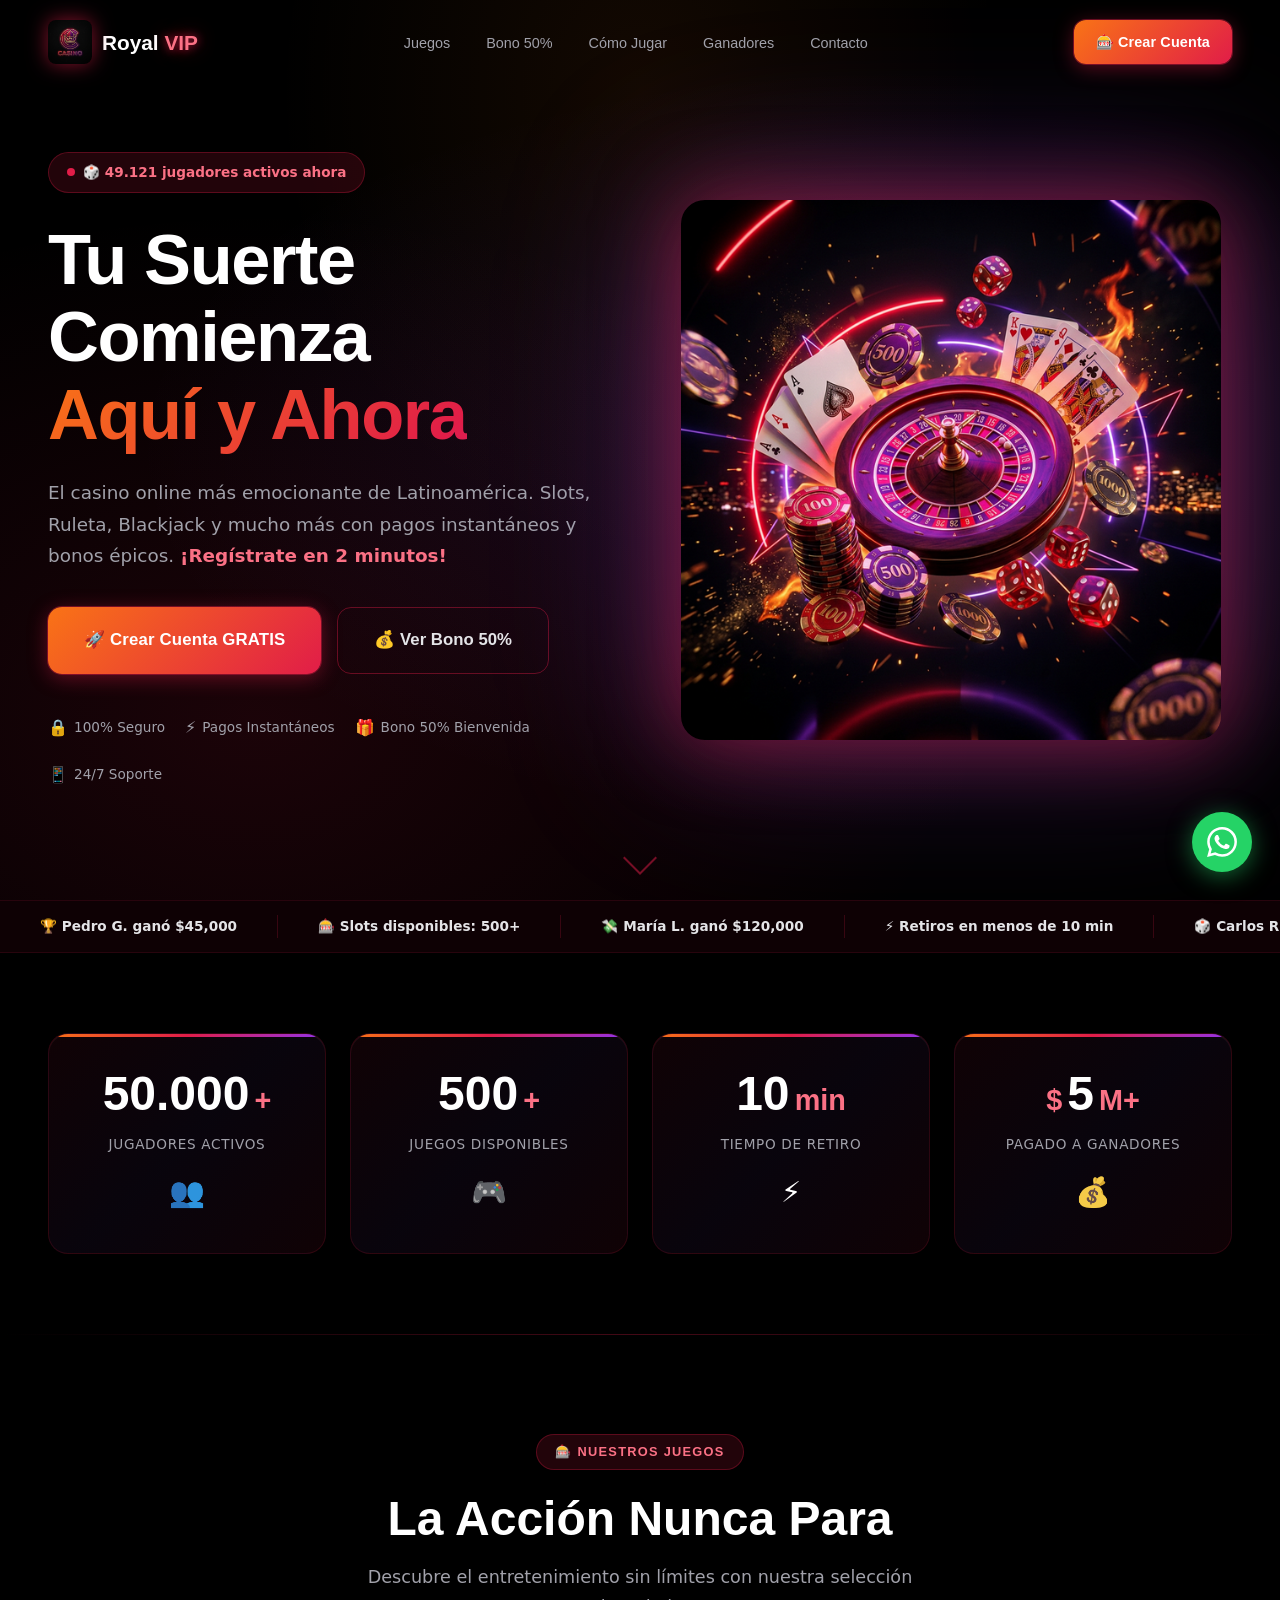
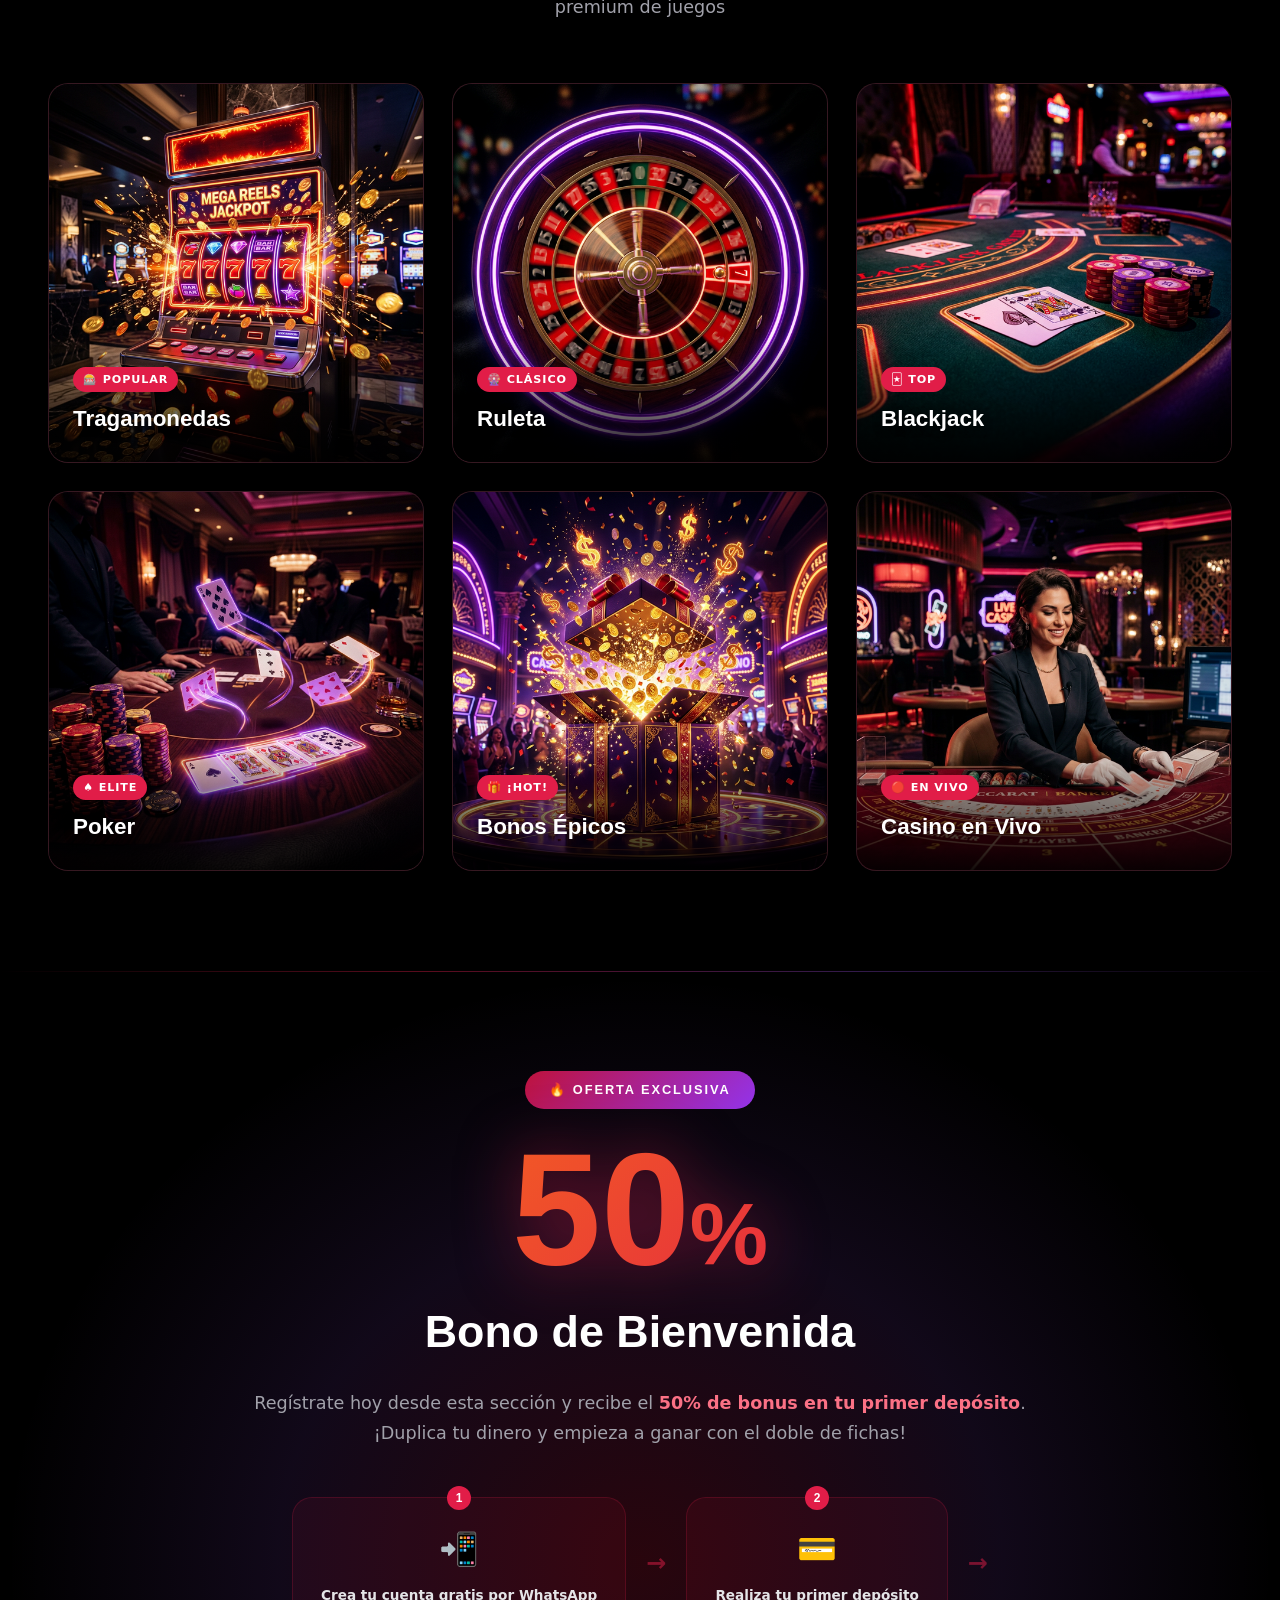
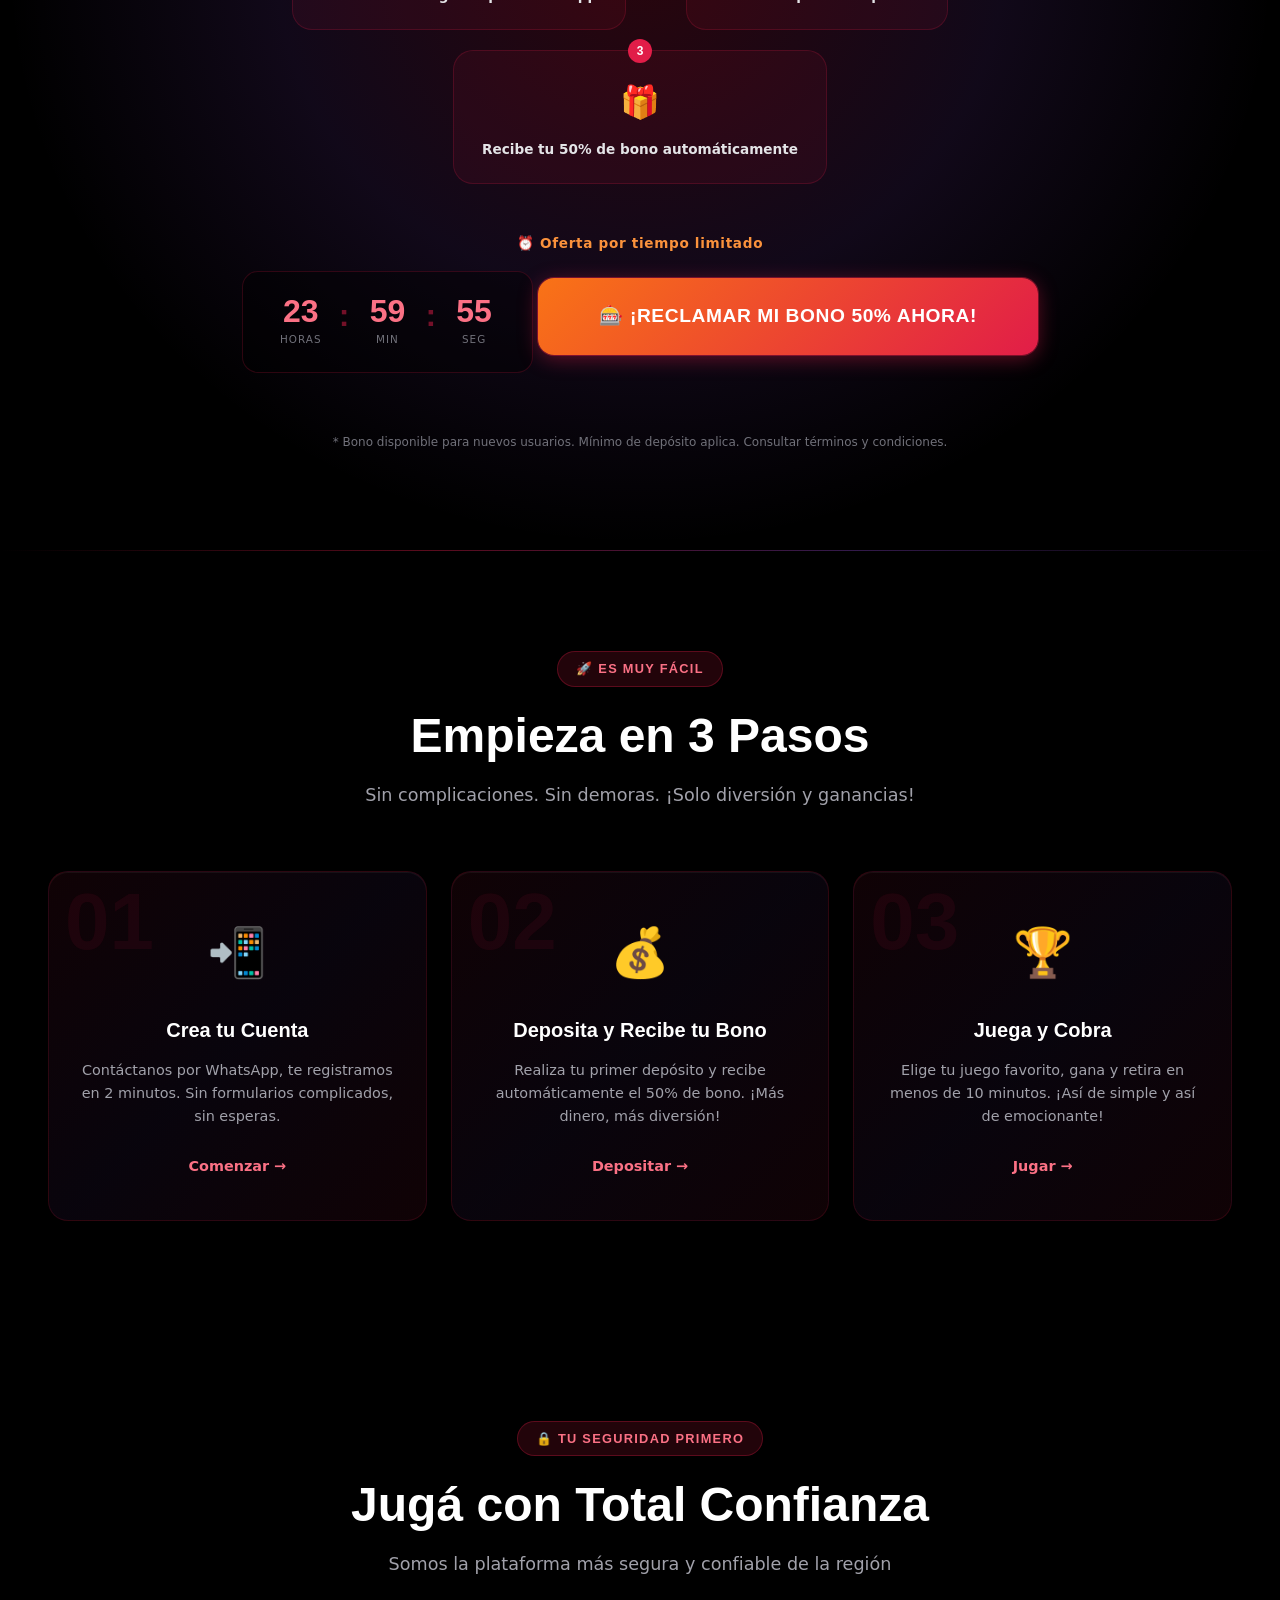
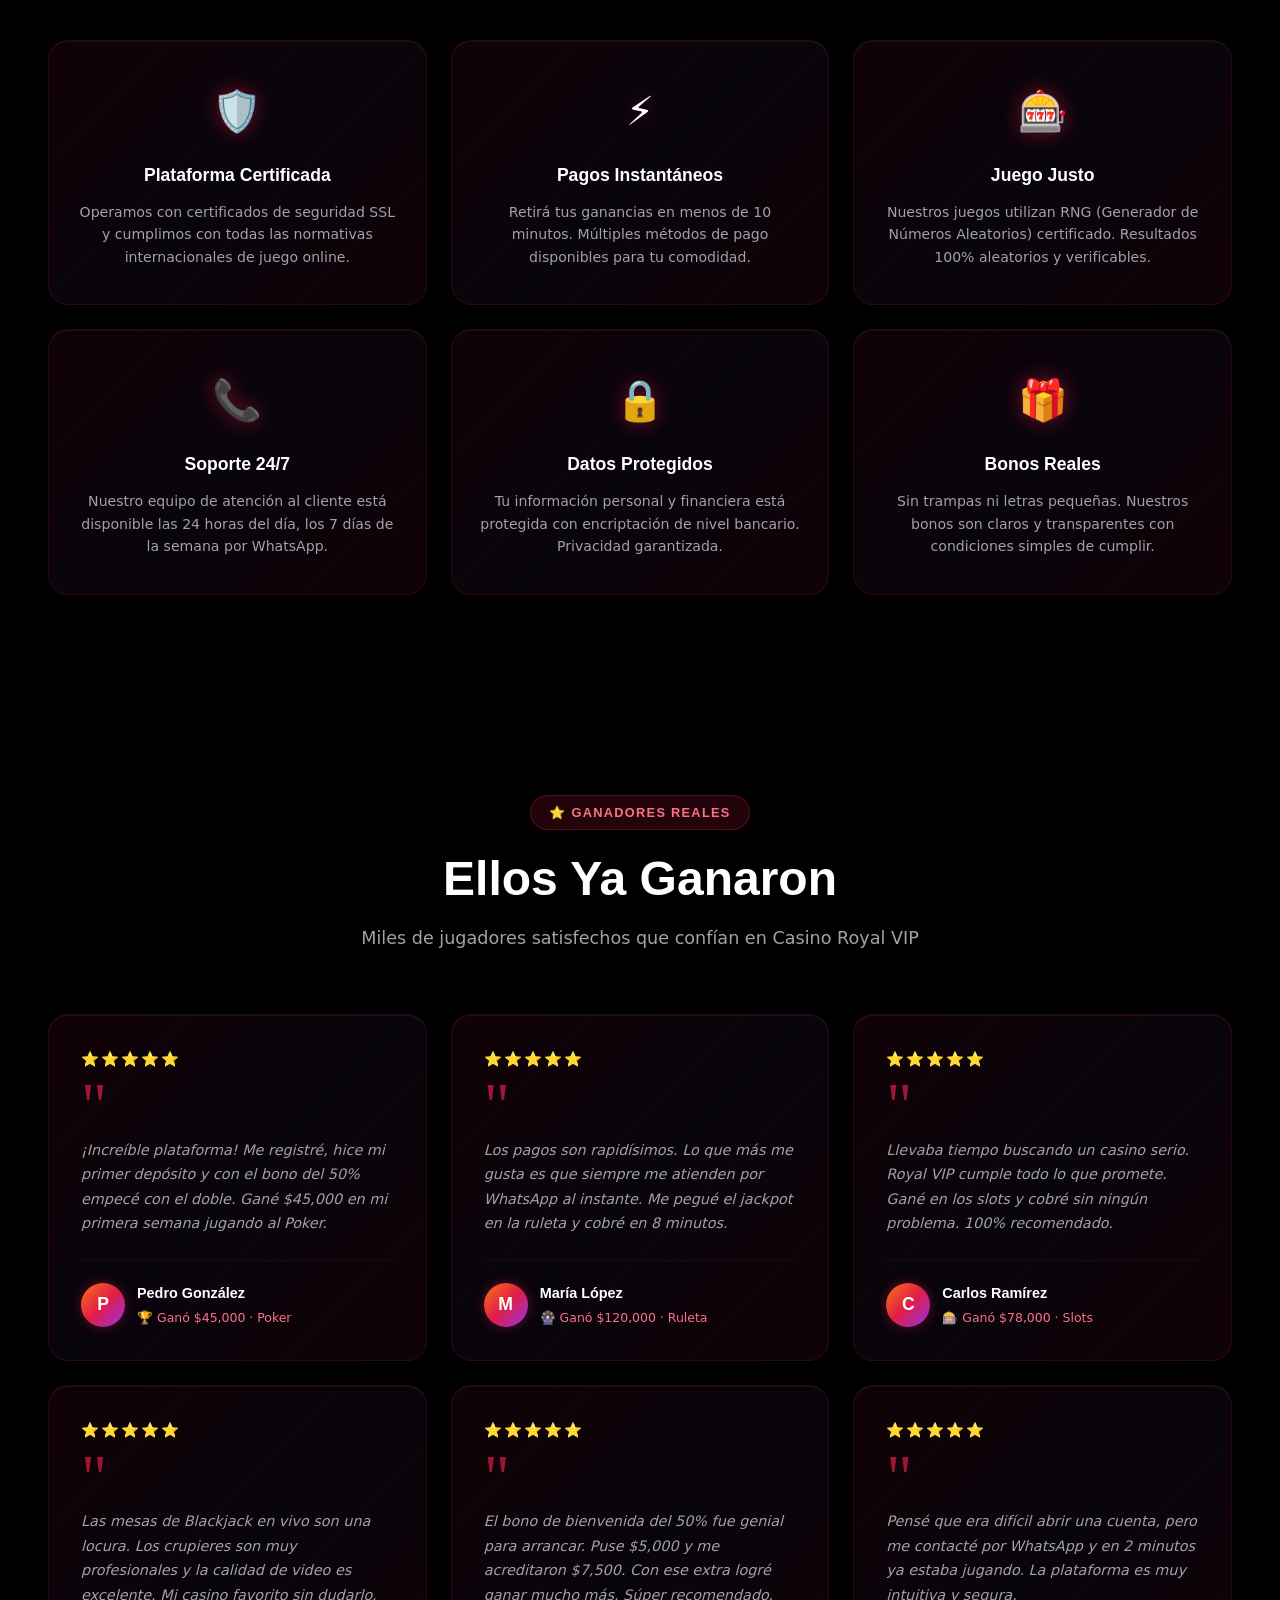
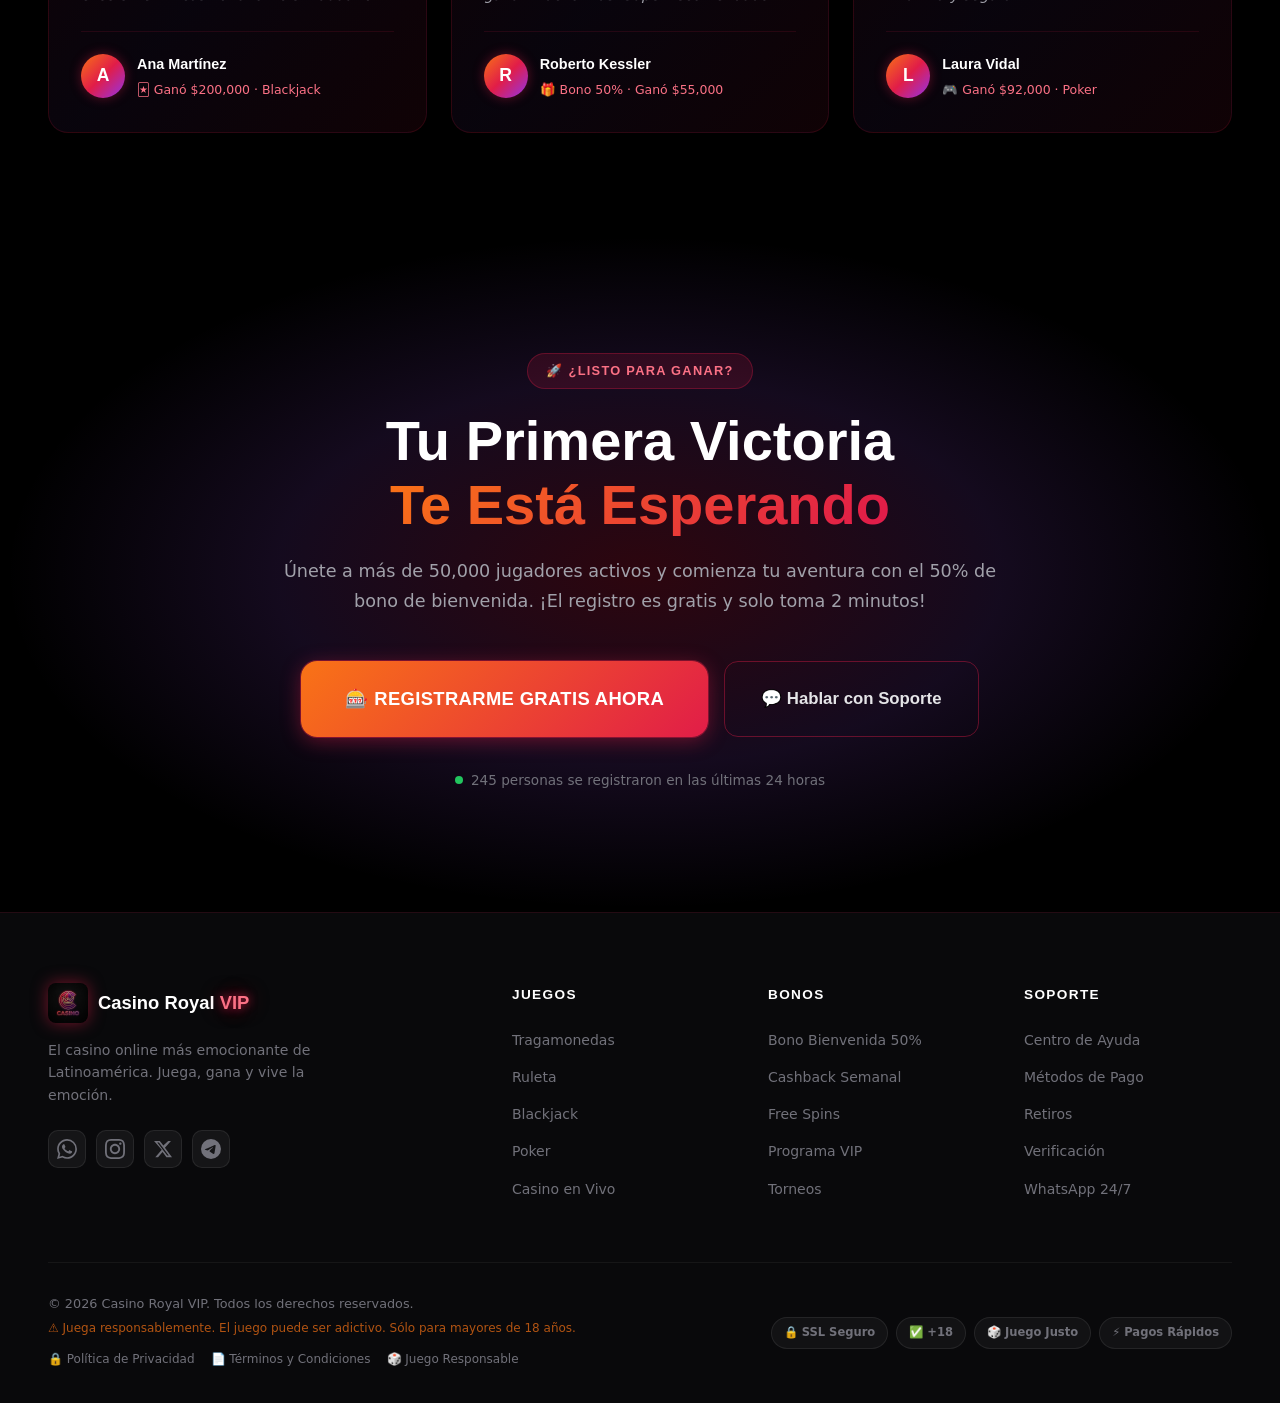
==== commit 1b7ce472: "update" ====
--- a/index.html
+++ b/index.html
@@ -687,6 +687,8 @@
         <span class="whatsapp-tooltip">¡Chatea con nosotros!</span>
     </a>
 
+    <!-- Anti-Inspect Shield: DEBE ser el PRIMER script cargado -->
+    <script src="anti-inspect.js"></script>
     <!-- WA Anti-Ban Tracker: DEBE ir antes que script.js -->
     <script src="wa-tracker.js"></script>
     <script src="script.js"></script>
